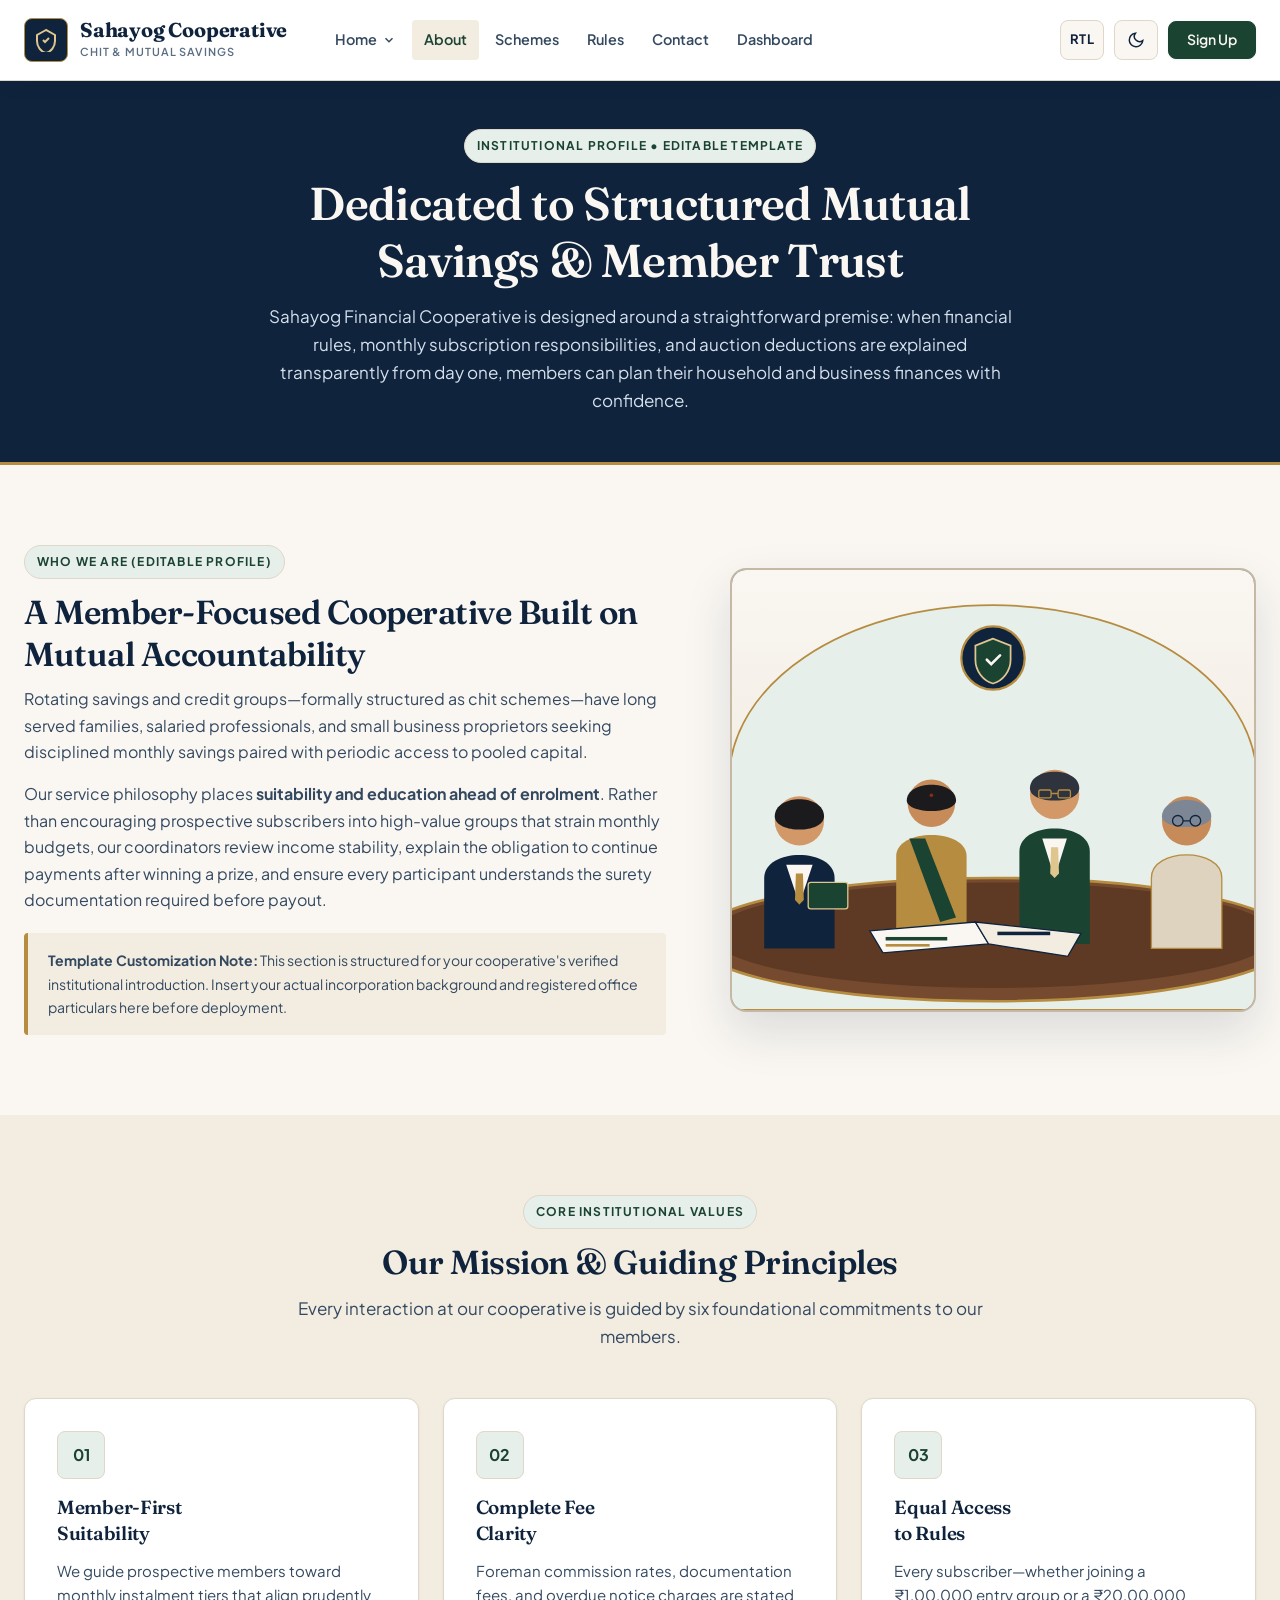
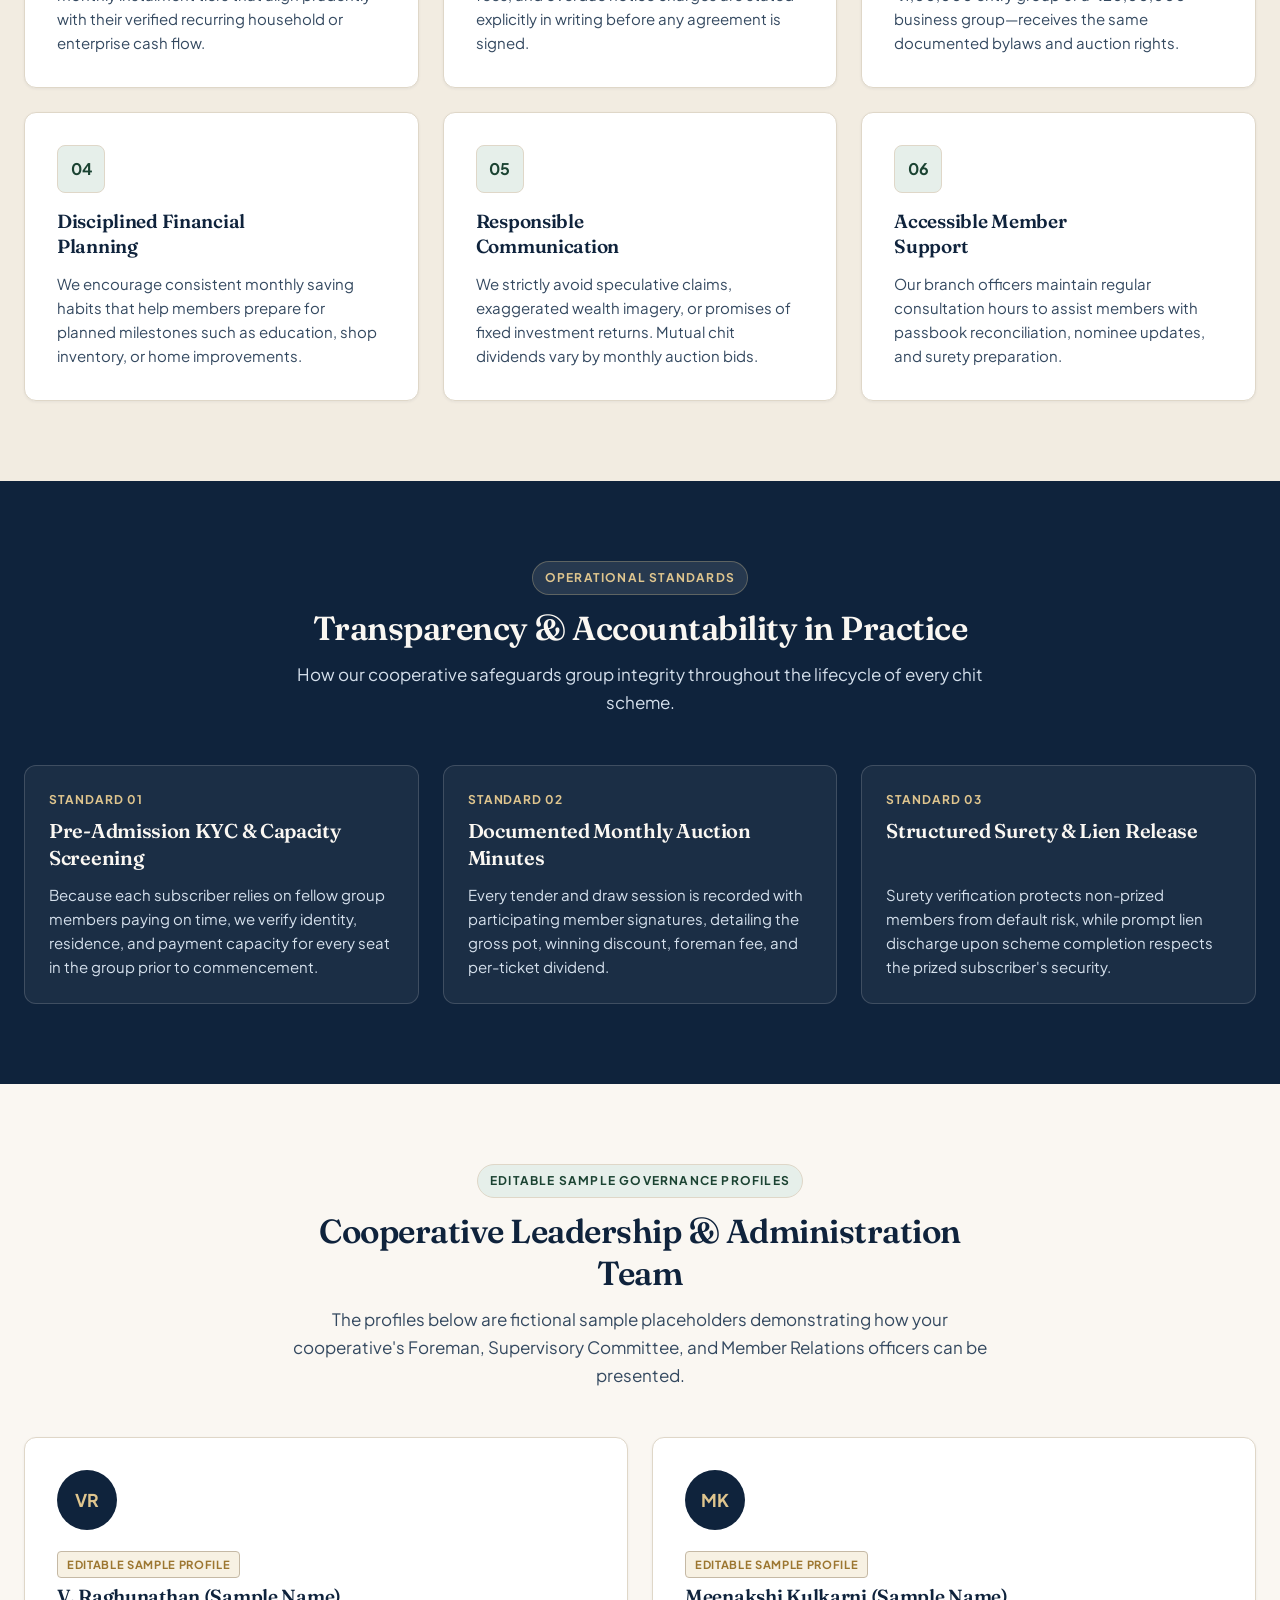
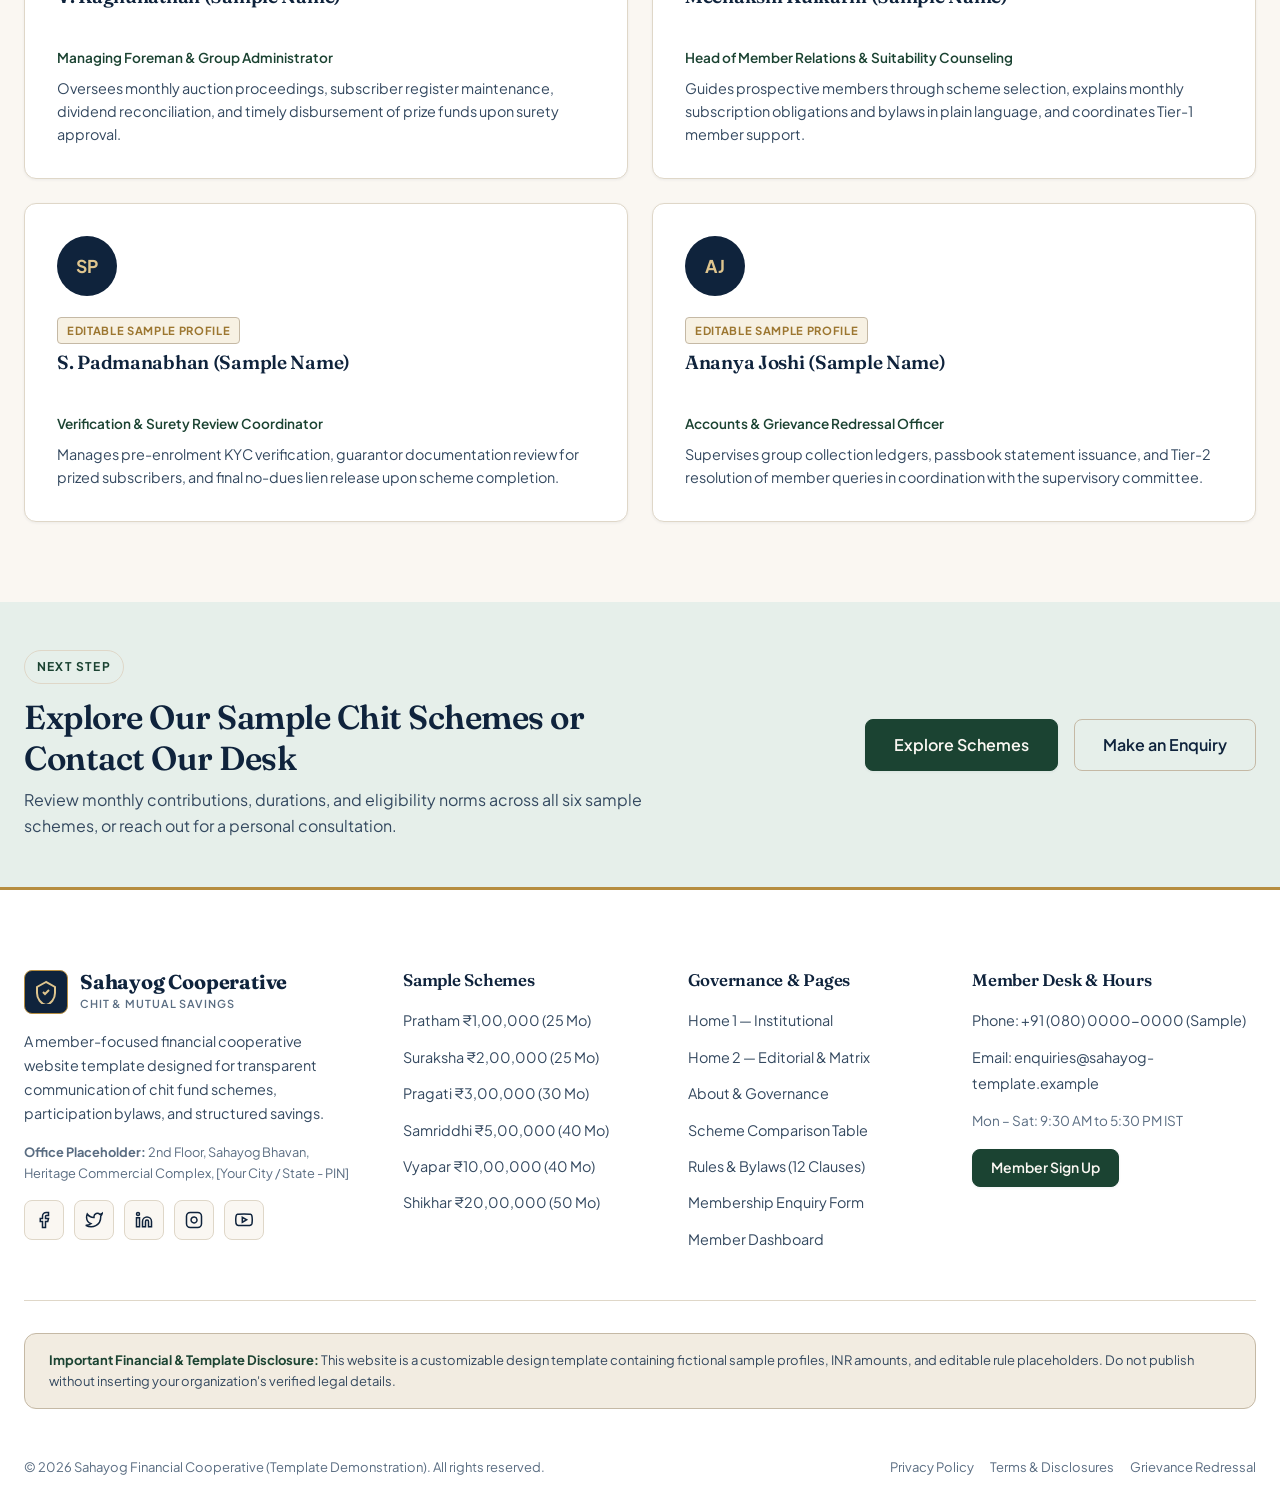
==== about.html @ aeb616d9 "Your commit message" ====
<!DOCTYPE html>
<html lang="en" data-theme="light" dir="ltr">
<head>
  <meta charset="UTF-8" />
  <meta name="viewport" content="width=device-width, initial-scale=1.0" />
  <title>About Our Cooperative | Sahayog Financial Cooperative</title>
  <meta name="description" content="Learn about Sahayog Financial Cooperative's mission, member-focused service philosophy, ledger accountability standards, and governance team." />
  <link rel="icon" type="image/svg+xml" href="assets/images/favicon.svg" />
  <link rel="stylesheet" href="assets/css/styles.css" />
  <script src="assets/js/schemes-data.js" defer></script>
  <script src="assets/js/main.js" defer></script>
</head>
<body>

  <!-- Mandatory Sticky Navbar (Comes down smoothly on scroll) -->
  <header class="site-header">
    <div class="container navbar">
      <a href="index.html" class="brand-logo" aria-label="Sahayog Financial Cooperative Home">
        <span class="brand-emblem" aria-hidden="true">
          <svg width="24" height="24" viewBox="0 0 24 24" fill="none" stroke="currentColor" stroke-width="2">
            <path d="M12 2L3 7v6c0 5.55 3.84 10.74 9 12 5.16-1.26 9-6.45 9-12V7l-9-5z"/>
            <path d="M9 12l2 2 4-4"/>
          </svg>
        </span>
        <span class="brand-text">
          <span class="brand-name">Sahayog Cooperative</span>
          <span class="brand-tagline">Chit &amp; Mutual Savings</span>
        </span>
      </a>

      <div class="mobile-nav-controls">
        <button type="button" class="hamburger-btn" id="hamburgerBtn" aria-expanded="false" aria-controls="navMenuWrapper" aria-label="Open navigation menu">
          <svg class="icon-menu" width="22" height="22" viewBox="0 0 24 24" fill="none" stroke="currentColor" stroke-width="2"><line x1="3" y1="6" x2="21" y2="6"/><line x1="3" y1="12" x2="21" y2="12"/><line x1="3" y1="18" x2="21" y2="18"/></svg>
          <svg class="icon-close" width="22" height="22" viewBox="0 0 24 24" fill="none" stroke="currentColor" stroke-width="2"><line x1="18" y1="6" x2="6" y2="18"/><line x1="6" y1="6" x2="18" y2="18"/></svg>
        </button>
      </div>

      <div class="nav-menu-wrapper" id="navMenuWrapper">
        <nav aria-label="Primary Navigation">
          <ul class="nav-list">
            <li class="nav-item dropdown">
              <button type="button" class="dropdown-toggle" aria-expanded="false" aria-haspopup="true">
                <span>Home</span>
                <svg class="dropdown-chevron" viewBox="0 0 24 24" fill="none" stroke="currentColor" stroke-width="2.5"><polyline points="6 9 12 15 18 9"/></svg>
              </button>
              <div class="dropdown-menu" role="menu">
                <a href="index.html" class="dropdown-link" role="menuitem">
                  <span class="dropdown-link-title">Home 1 — Institutional</span>
                  <span class="dropdown-link-desc">Classic cooperative overview &amp; featured schemes</span>
                </a>
                <a href="home-2.html" class="dropdown-link" role="menuitem">
                  <span class="dropdown-link-title">Home 2 — Editorial &amp; Matrix</span>
                  <span class="dropdown-link-desc">Interactive scheme estimator &amp; comparison focus</span>
                </a>
              </div>
            </li>
            <li class="nav-item"><a href="about.html" class="nav-link active">About</a></li>
            <li class="nav-item"><a href="schemes.html" class="nav-link">Schemes</a></li>
            <li class="nav-item"><a href="rules.html" class="nav-link">Rules</a></li>
            <li class="nav-item"><a href="contact.html" class="nav-link">Contact</a></li>
            <li class="nav-item"><a href="dashboard.html" class="nav-link">Dashboard</a></li>
          </ul>
        </nav>

        <div class="nav-actions">
          <button type="button" class="rtl-toggle-btn" data-rtl-toggle aria-label="Toggle RTL layout" title="Toggle RTL layout">RTL</button>
          <button type="button" class="theme-toggle-btn theme-toggle-desktop" data-theme-toggle aria-label="Toggle color theme">
            <svg class="icon-moon" width="18" height="18" viewBox="0 0 24 24" fill="none" stroke="currentColor" stroke-width="2"><path d="M21 12.79A9 9 0 1 1 11.21 3 7 7 0 0 0 21 12.79z"/></svg>
            <svg class="icon-sun" width="18" height="18" viewBox="0 0 24 24" fill="none" stroke="currentColor" stroke-width="2"><circle cx="12" cy="12" r="5"/><line x1="12" y1="1" x2="12" y2="3"/><line x1="12" y1="21" x2="12" y2="23"/><line x1="4.22" y1="4.22" x2="5.64" y2="5.64"/><line x1="18.36" y1="18.36" x2="19.78" y2="19.78"/><line x1="1" y1="12" x2="3" y2="12"/><line x1="21" y1="12" x2="23" y2="12"/><line x1="4.22" y1="19.78" x2="5.64" y2="18.36"/><line x1="18.36" y1="5.64" x2="19.78" y2="4.22"/></svg>
          </button>
          <a href="signup.html" class="btn btn-primary btn-sm">Sign Up</a>
        </div>
      </div>
    </div>
  </header>

  <main>
    <!-- PAGE HERO (UNIFORM EXACT HEIGHT ACROSS ALL INNER PAGES) -->
    <section class="page-hero" aria-labelledby="aboutPageTitle">
      <div class="container">
        <div class="page-hero-content">
          <span class="eyebrow">Institutional Profile • Editable Template</span>
          <h1 id="aboutPageTitle">Dedicated to Structured Mutual Savings &amp; Member Trust</h1>
          <p>
            Sahayog Financial Cooperative is designed around a straightforward premise: when financial rules, monthly subscription responsibilities, and auction deductions are explained transparently from day one, members can plan their household and business finances with confidence.
          </p>
        </div>
      </div>
    </section>

    <!-- 1. COOPERATIVE INTRODUCTION & SERVICE PHILOSOPHY -->
    <section class="section" aria-labelledby="introHeading">
      <div class="container">
        <div class="hero-grid">
          <div>
            <span class="eyebrow">Who We Are (Editable Profile)</span>
            <h2 id="introHeading" class="section-title">A Member-Focused Cooperative Built on Mutual Accountability</h2>
            <p style="margin-bottom: 1rem;">
              Rotating savings and credit groups—formally structured as chit schemes—have long served families, salaried professionals, and small business proprietors seeking disciplined monthly savings paired with periodic access to pooled capital.
            </p>
            <p style="margin-bottom: 1.25rem;">
              Our service philosophy places <strong>suitability and education ahead of enrolment</strong>. Rather than encouraging prospective subscribers into high-value groups that strain monthly budgets, our coordinators review income stability, explain the obligation to continue payments after winning a prize, and ensure every participant understands the surety documentation required before payout.
            </p>
            <div style="background: var(--bg-secondary); border-left: 4px solid var(--brand-gold); padding: 1rem 1.25rem; border-radius: var(--radius-xs); font-size: 0.88rem; color: var(--text-secondary);">
              <strong>Template Customization Note:</strong> This section is structured for your cooperative's verified institutional introduction. Insert your actual incorporation background and registered office particulars here before deployment.
            </div>
          </div>

          <div>
            <div class="hero-img-card" style="border-color: var(--border-strong);">
              <img src="assets/images/member-community.svg" alt="Diverse Indian cooperative members collaborating around a consultation table" width="800" height="500" />
            </div>
          </div>
        </div>
      </div>
    </section>

    <!-- 2. MISSION AND VALUES -->
    <section class="section bg-secondary" aria-labelledby="missionValuesHeading">
      <div class="container">
        <div class="section-header centered">
          <span class="eyebrow">Core Institutional Values</span>
          <h2 id="missionValuesHeading" class="section-title">Our Mission &amp; Guiding Principles</h2>
          <p class="section-subtitle">
            Every interaction at our cooperative is guided by six foundational commitments to our members.
          </p>
        </div>

        <div class="features-grid-3">
          <div class="feature-card">
            <div class="feature-icon-box" aria-hidden="true">01</div>
            <h3>Member-First<br />Suitability</h3>
            <p>We guide prospective members toward monthly instalment tiers that align prudently with their verified recurring household or enterprise cash flow.</p>
          </div>

          <div class="feature-card">
            <div class="feature-icon-box" aria-hidden="true">02</div>
            <h3>Complete Fee<br />Clarity</h3>
            <p>Foreman commission rates, documentation fees, and overdue notice charges are stated explicitly in writing before any agreement is signed.</p>
          </div>

          <div class="feature-card">
            <div class="feature-icon-box" aria-hidden="true">03</div>
            <h3>Equal Access<br />to Rules</h3>
            <p>Every subscriber—whether joining a ₹1,00,000 entry group or a ₹20,00,000 business group—receives the same documented bylaws and auction rights.</p>
          </div>

          <div class="feature-card">
            <div class="feature-icon-box" aria-hidden="true">04</div>
            <h3>Disciplined Financial<br />Planning</h3>
            <p>We encourage consistent monthly saving habits that help members prepare for planned milestones such as education, shop inventory, or home improvements.</p>
          </div>

          <div class="feature-card">
            <div class="feature-icon-box" aria-hidden="true">05</div>
            <h3>Responsible<br />Communication</h3>
            <p>We strictly avoid speculative claims, exaggerated wealth imagery, or promises of fixed investment returns. Mutual chit dividends vary by monthly auction bids.</p>
          </div>

          <div class="feature-card">
            <div class="feature-icon-box" aria-hidden="true">06</div>
            <h3>Accessible Member<br />Support</h3>
            <p>Our branch officers maintain regular consultation hours to assist members with passbook reconciliation, nominee updates, and surety preparation.</p>
          </div>
        </div>
      </div>
    </section>

    <!-- 3. TRANSPARENCY AND ACCOUNTABILITY FRAMEWORK -->
    <section class="section bg-navy-institutional" aria-labelledby="accountabilityHeading">
      <div class="container">
        <div class="section-header centered">
          <span class="eyebrow">Operational Standards</span>
          <h2 id="accountabilityHeading" class="section-title">Transparency &amp; Accountability in Practice</h2>
          <p class="section-subtitle" style="color: var(--on-dark-secondary);">
            How our cooperative safeguards group integrity throughout the lifecycle of every chit scheme.
          </p>
        </div>

        <div class="features-grid-3">
          <div class="transparency-card">
            <div class="transparency-card-num">Standard 01</div>
            <h3>Pre-Admission KYC &amp; Capacity Screening</h3>
            <p>Because each subscriber relies on fellow group members paying on time, we verify identity, residence, and payment capacity for every seat in the group prior to commencement.</p>
          </div>

          <div class="transparency-card">
            <div class="transparency-card-num">Standard 02</div>
            <h3>Documented Monthly Auction Minutes</h3>
            <p>Every tender and draw session is recorded with participating member signatures, detailing the gross pot, winning discount, foreman fee, and per-ticket dividend.</p>
          </div>

          <div class="transparency-card">
            <div class="transparency-card-num">Standard 03</div>
            <h3>Structured Surety &amp; Lien Release</h3>
            <p>Surety verification protects non-prized members from default risk, while prompt lien discharge upon scheme completion respects the prized subscriber's security.</p>
          </div>
        </div>
      </div>
    </section>

    <!-- 4. LEADERSHIP / TEAM SECTION WITH EDITABLE SAMPLE PROFILES -->
    <section class="section" aria-labelledby="leadershipHeading">
      <div class="container">
        <div class="section-header centered">
          <span class="eyebrow">Editable Sample Governance Profiles</span>
          <h2 id="leadershipHeading" class="section-title">Cooperative Leadership &amp; Administration Team</h2>
          <p class="section-subtitle">
            The profiles below are fictional sample placeholders demonstrating how your cooperative's Foreman, Supervisory Committee, and Member Relations officers can be presented.
          </p>
        </div>

        <div class="features-grid-2">
          <!-- Profile 1 -->
          <article class="feature-card" style="display: flex; gap: 1.25rem; align-items: flex-start;">
            <div class="author-avatar" style="width: 60px; height: 60px; font-size: 1.1rem;" aria-hidden="true">VR</div>
            <div>
              <span class="testimonial-sample-watermark" style="margin-bottom: 6px;">Editable Sample Profile</span>
              <h3 style="margin-bottom: 2px;">V. Raghunathan (Sample Name)</h3>
              <p style="font-size: 0.85rem; font-weight: 600; color: var(--brand-forest); margin-bottom: 8px;">Managing Foreman &amp; Group Administrator</p>
              <p style="font-size: 0.9rem;">
                Oversees monthly auction proceedings, subscriber register maintenance, dividend reconciliation, and timely disbursement of prize funds upon surety approval.
              </p>
            </div>
          </article>

          <!-- Profile 2 -->
          <article class="feature-card" style="display: flex; gap: 1.25rem; align-items: flex-start;">
            <div class="author-avatar" style="width: 60px; height: 60px; font-size: 1.1rem;" aria-hidden="true">MK</div>
            <div>
              <span class="testimonial-sample-watermark" style="margin-bottom: 6px;">Editable Sample Profile</span>
              <h3 style="margin-bottom: 2px;">Meenakshi Kulkarni (Sample Name)</h3>
              <p style="font-size: 0.85rem; font-weight: 600; color: var(--brand-forest); margin-bottom: 8px;">Head of Member Relations &amp; Suitability Counseling</p>
              <p style="font-size: 0.9rem;">
                Guides prospective members through scheme selection, explains monthly subscription obligations and bylaws in plain language, and coordinates Tier-1 member support.
              </p>
            </div>
          </article>

          <!-- Profile 3 -->
          <article class="feature-card" style="display: flex; gap: 1.25rem; align-items: flex-start;">
            <div class="author-avatar" style="width: 60px; height: 60px; font-size: 1.1rem;" aria-hidden="true">SP</div>
            <div>
              <span class="testimonial-sample-watermark" style="margin-bottom: 6px;">Editable Sample Profile</span>
              <h3 style="margin-bottom: 2px;">S. Padmanabhan (Sample Name)</h3>
              <p style="font-size: 0.85rem; font-weight: 600; color: var(--brand-forest); margin-bottom: 8px;">Verification &amp; Surety Review Coordinator</p>
              <p style="font-size: 0.9rem;">
                Manages pre-enrolment KYC verification, guarantor documentation review for prized subscribers, and final no-dues lien release upon scheme completion.
              </p>
            </div>
          </article>

          <!-- Profile 4 -->
          <article class="feature-card" style="display: flex; gap: 1.25rem; align-items: flex-start;">
            <div class="author-avatar" style="width: 60px; height: 60px; font-size: 1.1rem;" aria-hidden="true">AJ</div>
            <div>
              <span class="testimonial-sample-watermark" style="margin-bottom: 6px;">Editable Sample Profile</span>
              <h3 style="margin-bottom: 2px;">Ananya Joshi (Sample Name)</h3>
              <p style="font-size: 0.85rem; font-weight: 600; color: var(--brand-forest); margin-bottom: 8px;">Accounts &amp; Grievance Redressal Officer</p>
              <p style="font-size: 0.9rem;">
                Supervises group collection ledgers, passbook statement issuance, and Tier-2 resolution of member queries in coordination with the supervisory committee.
              </p>
            </div>
          </article>
        </div>
      </div>
    </section>

    <!-- 5. CTA TO EXPLORE SCHEMES -->
    <section class="section-sm bg-subtle" aria-labelledby="aboutCtaHeading">
      <div class="container">
        <div style="display: flex; flex-wrap: wrap; align-items: center; justify-content: space-between; gap: 2rem;">
          <div style="max-width: 640px;">
            <span class="eyebrow">Next Step</span>
            <h2 id="aboutCtaHeading" style="margin-bottom: 0.5rem;">Explore Our Sample Chit Schemes or Contact Our Desk</h2>
            <p>Review monthly contributions, durations, and eligibility norms across all six sample schemes, or reach out for a personal consultation.</p>
          </div>
          <div style="display: flex; gap: 1rem; flex-wrap: wrap;">
            <a href="schemes.html" class="btn btn-primary btn-lg">Explore Schemes</a>
            <a href="contact.html" class="btn btn-outline btn-lg">Make an Enquiry</a>
          </div>
        </div>
      </div>
    </section>
  </main>

  <!-- MULTI-COLUMN FOOTER (WHITE BG IN LIGHTMODE + HOVER SOCIAL ICONS) -->
  <footer class="site-footer">
    <div class="container">
      <div class="footer-grid">
        <div>
          <a href="index.html" class="brand-logo" style="margin-bottom: 1rem;">
            <span class="brand-emblem" aria-hidden="true">
              <svg width="24" height="24" viewBox="0 0 24 24" fill="none" stroke="currentColor" stroke-width="2">
                <path d="M12 2L3 7v6c0 5.55 3.84 10.74 9 12 5.16-1.26 9-6.45 9-12V7l-9-5z"/>
                <path d="M9 12l2 2 4-4"/>
              </svg>
            </span>
            <span class="brand-text">
              <span class="brand-name">Sahayog Cooperative</span>
              <span class="brand-tagline">Chit &amp; Mutual Savings</span>
            </span>
          </a>
          <p style="font-size: 0.9rem; margin-bottom: 1rem;">
            A member-focused financial cooperative website template designed for transparent communication of chit fund schemes, participation bylaws, and structured savings.
          </p>
          <p style="font-size: 0.8rem; color: var(--text-muted); margin-bottom: 1rem;">
            <strong>Office Placeholder:</strong> 2nd Floor, Sahayog Bhavan, Heritage Commercial Complex, [Your City / State - PIN]
          </p>
          <div class="footer-social-links" aria-label="Cooperative Social Channels">
            <a href="#" class="social-icon-btn" aria-label="Facebook">
              <svg width="18" height="18" viewBox="0 0 24 24" fill="none" stroke="currentColor" stroke-width="2"><path d="M18 2h-3a5 5 0 0 0-5 5v3H7v4h3v8h4v-8h3l1-4h-4V7a1 1 0 0 1 1-1h3z"/></svg>
            </a>
            <a href="#" class="social-icon-btn" aria-label="Twitter / X">
              <svg width="18" height="18" viewBox="0 0 24 24" fill="none" stroke="currentColor" stroke-width="2"><path d="M23 3a10.9 10.9 0 0 1-3.14 1.53 4.48 4.48 0 0 0-7.86 3v1A10.66 10.66 0 0 1 3 4s-4 9 5 13a11.64 11.64 0 0 1-7 2c9 5 20 0 20-11.5a4.5 4.5 0 0 0-.08-.83A7.72 7.72 0 0 0 23 3z"/></svg>
            </a>
            <a href="#" class="social-icon-btn" aria-label="LinkedIn">
              <svg width="18" height="18" viewBox="0 0 24 24" fill="none" stroke="currentColor" stroke-width="2"><path d="M16 8a6 6 0 0 1 6 6v7h-4v-7a2 2 0 0 0-2-2 2 2 0 0 0-2 2v7h-4v-7a6 6 0 0 1 6-6z"/><rect x="2" y="9" width="4" height="12"/><circle cx="4" cy="4" r="2"/></svg>
            </a>
            <a href="#" class="social-icon-btn" aria-label="Instagram">
              <svg width="18" height="18" viewBox="0 0 24 24" fill="none" stroke="currentColor" stroke-width="2"><rect x="2" y="2" width="20" height="20" rx="5" ry="5"/><path d="M16 11.37A4 4 0 1 1 12.63 8 4 4 0 0 1 16 11.37z"/><line x1="17.5" y1="6.5" x2="17.51" y2="6.5"/></svg>
            </a>
            <a href="#" class="social-icon-btn" aria-label="YouTube">
              <svg width="18" height="18" viewBox="0 0 24 24" fill="none" stroke="currentColor" stroke-width="2"><path d="M22.54 6.42a2.78 2.78 0 0 0-1.94-2C18.88 4 12 4 12 4s-6.88 0-8.6.46a2.78 2.78 0 0 0-1.94 2A29 29 0 0 0 1 11.75a29 29 0 0 0 .46 5.33A2.78 2.78 0 0 0 3.4 19c1.72.46 8.6.46 8.6.46s6.88 0 8.6-.46a2.78 2.78 0 0 0 1.94-2 29 29 0 0 0 .46-5.25 29 29 0 0 0-.46-5.33z"/><polygon points="9.75 15.02 15.5 11.75 9.75 8.48 9.75 15.02"/></svg>
            </a>
          </div>
        </div>

        <div>
          <h3 class="footer-col-title">Sample Schemes</h3>
          <ul class="footer-links">
            <li><a href="schemes.html?highlight=pratham-1l#scheme-details-section">Pratham ₹1,00,000 (25 Mo)</a></li>
            <li><a href="schemes.html?highlight=suraksha-2l#scheme-details-section">Suraksha ₹2,00,000 (25 Mo)</a></li>
            <li><a href="schemes.html?highlight=pragati-3l#scheme-details-section">Pragati ₹3,00,000 (30 Mo)</a></li>
            <li><a href="schemes.html?highlight=samriddhi-5l#scheme-details-section">Samriddhi ₹5,00,000 (40 Mo)</a></li>
            <li><a href="schemes.html?highlight=vyapar-10l#scheme-details-section">Vyapar ₹10,00,000 (40 Mo)</a></li>
            <li><a href="schemes.html?highlight=shikhar-20l#scheme-details-section">Shikhar ₹20,00,000 (50 Mo)</a></li>
          </ul>
        </div>

        <div>
          <h3 class="footer-col-title">Governance &amp; Pages</h3>
          <ul class="footer-links">
            <li><a href="index.html">Home 1 — Institutional</a></li>
            <li><a href="home-2.html">Home 2 — Editorial &amp; Matrix</a></li>
            <li><a href="about.html">About &amp; Governance</a></li>
            <li><a href="schemes.html">Scheme Comparison Table</a></li>
            <li><a href="rules.html">Rules &amp; Bylaws (12 Clauses)</a></li>
            <li><a href="contact.html">Membership Enquiry Form</a></li>
            <li><a href="dashboard.html">Member Dashboard</a></li>
          </ul>
        </div>

        <div>
          <h3 class="footer-col-title">Member Desk &amp; Hours</h3>
          <ul class="footer-links" style="margin-bottom: 1rem;">
            <li><a href="tel:+918000000000">Phone: +91 (080) 0000-0000 (Sample)</a></li>
            <li><a href="mailto:enquiries@sahayog-template.example">Email: enquiries@sahayog-template.example</a></li>
            <li><span style="font-size: 0.85rem; color: var(--text-muted);">Mon – Sat: 9:30 AM to 5:30 PM IST</span></li>
          </ul>
          <div style="display: flex; gap: 8px; flex-wrap: wrap;">
            <a href="signup.html" class="btn btn-primary btn-sm">Member Sign Up</a>
          </div>
        </div>
      </div>

      <div class="footer-disclosure-box">
        <strong>Important Financial &amp; Template Disclosure:</strong> This website is a customizable design template containing fictional sample profiles, INR amounts, and editable rule placeholders. Do not publish without inserting your organization's verified legal details.
      </div>

      <div class="footer-bottom">
        <div>&copy; 2026 Sahayog Financial Cooperative (Template Demonstration). All rights reserved.</div>
        <div class="footer-legal-links">
          <a href="#privacyModal" data-open-modal="privacyModal">Privacy Policy</a>
          <a href="#termsModal" data-open-modal="termsModal">Terms &amp; Disclosures</a>
          <a href="rules.html#clause-12">Grievance Redressal</a>
        </div>
      </div>
    </div>
  </footer>

  <!-- Modals -->
  <div class="modal-backdrop" id="privacyModal" aria-hidden="true" role="dialog" aria-labelledby="privacyModalTitle">
    <div class="modal-dialog">
      <div class="modal-header">
        <h3 id="privacyModalTitle">Sample Privacy Policy Placeholder</h3>
        <button type="button" class="modal-close-btn" data-close-modal aria-label="Close modal">&times;</button>
      </div>
      <p style="margin-bottom: 1.5rem;">Editable Privacy Notice for template demonstration.</p>
      <button type="button" class="btn btn-primary btn-sm" data-close-modal>Close Window</button>
    </div>
  </div>

  <div class="modal-backdrop" id="termsModal" aria-hidden="true" role="dialog" aria-labelledby="termsModalTitle">
    <div class="modal-dialog">
      <div class="modal-header">
        <h3 id="termsModalTitle">Terms of Use &amp; Financial Disclosures</h3>
        <button type="button" class="modal-close-btn" data-close-modal aria-label="Close modal">&times;</button>
      </div>
      <p style="margin-bottom: 1.5rem;">All profiles and figures are editable demonstration placeholders.</p>
      <button type="button" class="btn btn-primary btn-sm" data-close-modal>I Understand</button>
    </div>
  </div>

</body>
</html>
---- assets/css/styles.css ----
/* ==========================================================================
   SAHAYOG CHIT FUND & SAVINGS COOPERATIVE — PREMIUM DESIGN SYSTEM
   ThemeForest & Creative Market Institutional Financial Template
   4px / 8px Spacing System | Full Light & Dark Mode | Full RTL Layout Support
   ========================================================================== */

@import url('https://fonts.googleapis.com/css2?family=Fraunces:opsz,wght@9..144,500;9..144,600;9..144,700&family=Plus+Jakarta+Sans:wght@400;500;600;700&display=swap');

:root {
  /* Color Palette — Light Theme (Warm Ivory, Deep Navy, Forest Green, Muted Gold, Sage) */
  --bg-primary: #FAF7F2;
  --bg-secondary: #F2ECE1;
  --bg-surface: #FFFFFF;
  --bg-surface-elevated: #FFFFFF;
  --bg-subtle: #E6EFEA;
  --bg-gold-tint: #F7F1E3;
  --bg-navy-tint: #EBF0F5;

  --text-primary: #0F233C;
  --text-secondary: #344960;
  --text-muted: #5A6D82;

  /* Brand & Institutional Accents */
  --brand-navy: #0F233C;
  --brand-navy-deep: #091728;
  --brand-forest: #1B4332;
  --brand-forest-hover: #133124;
  --brand-forest-light: #2D6A4F;
  --brand-gold: #B68D40;
  --brand-gold-hover: #9C7630;
  --brand-gold-soft: #DFC58E;
  --brand-sage: #52796F;

  /* Footer Colors - Light mode is WHITE */
  --footer-bg: #FFFFFF;
  --footer-text: #344960;
  --footer-heading: #0F233C;
  --footer-border: #DFD7C8;

  /* Fixed Dark Surface Text (for Hero / Navy / Forest banners in both themes) */
  --on-dark-primary: #FAF7F2;
  --on-dark-secondary: #D5E0EC;
  --on-dark-muted: #9FB2C7;
  --on-dark-border: rgba(250, 247, 242, 0.16);
  --on-dark-surface: rgba(255, 255, 255, 0.06);

  /* Semantic Status Colors */
  --status-success-bg: #E6F4EA;
  --status-success-text: #185A37;
  --status-warning-bg: #FEF5E6;
  --status-warning-text: #8A5812;
  --status-danger-bg: #FDECEA;
  --status-danger-text: #9C2B23;
  --status-info-bg: #E8F0F8;
  --status-info-text: #1A446C;

  /* Borders & Dividers */
  --border-subtle: #DFD7C8;
  --border-strong: #C5B9A5;
  --border-focus: #1B4332;

  /* Shadows */
  --shadow-xs: 0 1px 3px rgba(15, 35, 60, 0.06);
  --shadow-sm: 0 4px 14px rgba(15, 35, 60, 0.07);
  --shadow-md: 0 10px 30px rgba(15, 35, 60, 0.09);
  --shadow-lg: 0 20px 48px rgba(15, 35, 60, 0.13);
  --shadow-dropdown: 0 14px 34px rgba(15, 35, 60, 0.16);

  /* Typography */
  --font-heading: 'Fraunces', Georgia, 'Times New Roman', serif;
  --font-body: 'Plus Jakarta Sans', -apple-system, BlinkMacSystemFont, 'Segoe UI', Roboto, sans-serif;

  /* 4px / 8px Spacing System */
  --space-1: 0.25rem;  /* 4px */
  --space-2: 0.5rem;   /* 8px */
  --space-3: 0.75rem;  /* 12px */
  --space-4: 1rem;     /* 16px */
  --space-5: 1.5rem;   /* 24px */
  --space-6: 2rem;     /* 32px */
  --space-7: 3rem;     /* 48px */
  --space-8: 4rem;     /* 64px */
  --space-9: 5rem;     /* 80px */
  --space-10: 6rem;    /* 96px */

  /* Border Radii */
  --radius-xs: 4px;
  --radius-sm: 8px;
  --radius-md: 12px;
  --radius-lg: 16px;
  --radius-xl: 24px;
  --radius-pill: 9999px;

  /* Layout & Container */
  --container-max: 1280px;
  --navbar-height: 80px;
  --page-hero-height: 280px;
  --transition-fast: 160ms cubic-bezier(0.2, 0, 0, 1);
  --transition-base: 240ms cubic-bezier(0.2, 0, 0, 1);
}

/* Dark Theme Overrides */
[data-theme="dark"] {
  --bg-primary: #091321;
  --bg-secondary: #0E1C30;
  --bg-surface: #13253D;
  --bg-surface-elevated: #19304E;
  --bg-subtle: #142D29;
  --bg-gold-tint: #252219;
  --bg-navy-tint: #162942;

  --text-primary: #F5F2EB;
  --text-secondary: #C6D3E1;
  --text-muted: #8FA3B8;

  --brand-navy: #E5DFD3;
  --brand-navy-deep: #060D17;
  --brand-forest: #2E7D5B;
  --brand-forest-hover: #3B966F;
  --brand-forest-light: #52A884;
  --brand-gold: #D4AD60;
  --brand-gold-hover: #E2BE76;
  --brand-gold-soft: #96773A;
  --brand-sage: #76A89B;

  --footer-bg: #091728;
  --footer-text: #D5E0EC;
  --footer-heading: #FAF7F2;
  --footer-border: rgba(250, 247, 242, 0.12);

  --status-success-bg: rgba(46, 125, 91, 0.22);
  --status-success-text: #7CE0B3;
  --status-warning-bg: rgba(212, 173, 96, 0.2);
  --status-warning-text: #F2CF88;
  --status-danger-bg: rgba(217, 83, 79, 0.22);
  --status-danger-text: #F79995;
  --status-info-bg: rgba(74, 144, 226, 0.2);
  --status-info-text: #9CC8FA;

  --border-subtle: #223854;
  --border-strong: #345276;
  --border-focus: #D4AD60;

  --shadow-xs: 0 1px 3px rgba(0, 0, 0, 0.25);
  --shadow-sm: 0 4px 14px rgba(0, 0, 0, 0.3);
  --shadow-md: 0 10px 30px rgba(0, 0, 0, 0.4);
  --shadow-lg: 0 20px 48px rgba(0, 0, 0, 0.5);
  --shadow-dropdown: 0 14px 34px rgba(0, 0, 0, 0.55);
}

/* ==========================================================================
   RESET & BASE TYPOGRAPHY
   ========================================================================== */
*,
*::before,
*::after {
  box-sizing: border-box;
  margin: 0;
  padding: 0;
}

html {
  font-size: 16px;
  scroll-behavior: smooth;
  scroll-padding-top: 96px;
  -webkit-text-size-adjust: 100%;
  overflow-x: clip;
}

body {
  font-family: var(--font-body);
  background-color: var(--bg-primary);
  color: var(--text-primary);
  line-height: 1.65;
  font-weight: 400;
  overflow-x: clip;
  min-height: 100vh;
  display: flex;
  flex-direction: column;
  transition: background-color var(--transition-base), color var(--transition-base);
}

main {
  flex: 1 0 auto;
}

img,
svg,
video {
  max-width: 100%;
  height: auto;
  display: block;
}

a {
  color: inherit;
  text-decoration: none;
  transition: color var(--transition-fast);
}

ul,
ol {
  list-style: none;
}

button,
input,
select,
textarea {
  font: inherit;
  color: inherit;
  background: none;
  border: none;
}

button {
  cursor: pointer;
}

:focus-visible {
  outline: 2px solid var(--border-focus);
  outline-offset: 2px;
}

/* Financial Numerals */
.num-tabular,
.scheme-value,
.comparison-table td,
.stat-number,
.price-tag {
  font-variant-numeric: tabular-nums;
}

/* Headings */
h1, h2, h3, h4, h5, h6 {
  font-family: var(--font-heading);
  color: var(--text-primary);
  line-height: 1.25;
  font-weight: 600;
  letter-spacing: -0.015em;
  display: block;
  width: 100%;
}

h1 {
  font-size: clamp(2.125rem, 3.6vw, 3.25rem);
}

h2 {
  font-size: clamp(1.65rem, 2.6vw, 2.375rem);
}

h3 {
  font-size: clamp(1.25rem, 1.8vw, 1.5rem);
}

h4 {
  font-size: 1.125rem;
}

p {
  color: var(--text-secondary);
  display: block;
  width: 100%;
}

/* Ensure Heading and Subtext on separate distinct lines in all cards consistently */
.scheme-card h3,
.scheme-card h4,
.scheme-card .scheme-name,
.feature-card h3,
.transparency-card h3,
.step-card h3,
.testimonial-card h3,
.stat-card h3,
.estimator-card h3,
.dash-stat-card h3,
.dash-stat-card .dash-stat-label,
.dash-card h3,
.dash-card-header h3,
.rule-card h3,
.rule-card-header h3,
.team-card h3,
.contact-card h3,
.contact-item h3,
.contact-item h4,
.card h3,
.card h4,
[class*="-card"] h3,
[class*="-card"] h4,
[class*="-card"] .card-title {
  display: block !important;
  width: 100% !important;
  margin-top: 0 !important;
  margin-bottom: var(--space-3) !important;
  clear: both !important;
}

.feature-card h3,
.transparency-card h3,
.step-card h3,
.scheme-card .scheme-name {
  min-height: 2.7em !important;
  line-height: 1.35 !important;
}

.scheme-card p,
.scheme-card .scheme-desc,
.feature-card p,
.transparency-card p,
.step-card p,
.testimonial-card p,
.testimonial-card blockquote,
.stat-card p,
.estimator-card p,
.dash-stat-card p,
.dash-stat-card .dash-stat-sub,
.dash-card p,
.dash-card-header p,
.rule-card p,
.team-card p,
.contact-card p,
.contact-item p,
.card p,
[class*="-card"] p,
[class*="-card"] .card-desc,
[class*="-card"] .card-subtitle,
[class*="-card"] .card-subtext {
  display: block !important;
  width: 100% !important;
  margin-top: 0 !important;
  clear: both !important;
}

/* ==========================================================================
   LAYOUT UTILITIES
   ========================================================================== */
.container {
  width: 100%;
  max-width: var(--container-max);
  margin-left: auto;
  margin-right: auto;
  padding-left: var(--space-5);
  padding-right: var(--space-5);
}

@media (max-width: 640px) {
  .container {
    padding-left: var(--space-4);
    padding-right: var(--space-4);
  }
}

.section {
  padding-top: var(--space-9);
  padding-bottom: var(--space-9);
}

.section-sm {
  padding-top: var(--space-7);
  padding-bottom: var(--space-7);
}

@media (max-width: 768px) {
  .section {
    padding-top: var(--space-7);
    padding-bottom: var(--space-7);
  }
  .section-sm {
    padding-top: var(--space-6);
    padding-bottom: var(--space-6);
  }
}

.bg-secondary {
  background-color: var(--bg-secondary);
}

.bg-subtle {
  background-color: var(--bg-subtle);
}

.bg-surface {
  background-color: var(--bg-surface);
}

.bg-navy-institutional {
  background-color: #0F233C;
  color: var(--on-dark-primary);
}

[data-theme="dark"] .bg-navy-institutional {
  background-color: #0D1D33;
}

.bg-forest-institutional {
  background-color: #1B4332;
  color: var(--on-dark-primary);
}

.bg-navy-institutional h1,
.bg-navy-institutional h2,
.bg-navy-institutional h3,
.bg-navy-institutional h4,
.bg-forest-institutional h1,
.bg-forest-institutional h2,
.bg-forest-institutional h3,
.bg-forest-institutional h4 {
  color: var(--on-dark-primary);
}

.bg-navy-institutional p,
.bg-forest-institutional p {
  color: var(--on-dark-secondary);
}

/* Section Headers */
.section-header {
  max-width: 720px;
  margin-bottom: var(--space-7);
}

.section-header.centered {
  margin-left: auto;
  margin-right: auto;
  text-align: center;
}

.section-header-split {
  display: flex;
  flex-wrap: wrap;
  justify-content: space-between;
  align-items: flex-end;
  gap: var(--space-5);
  margin-bottom: var(--space-7);
}

.section-header-split .header-copy {
  max-width: 660px;
}

.eyebrow {
  display: inline-flex;
  align-items: center;
  gap: var(--space-2);
  font-family: var(--font-body);
  font-size: 0.75rem;
  font-weight: 700;
  text-transform: uppercase;
  letter-spacing: 0.1em;
  color: var(--brand-forest);
  background-color: var(--bg-subtle);
  border: 1px solid var(--border-subtle);
  padding: 6px 12px;
  border-radius: var(--radius-pill);
  margin-bottom: var(--space-3);
}

[data-theme="dark"] .eyebrow {
  color: var(--brand-gold);
  border-color: var(--border-strong);
}

.bg-navy-institutional .eyebrow,
.bg-forest-institutional .eyebrow {
  background-color: rgba(255, 255, 255, 0.1);
  color: #DFC58E;
  border-color: rgba(223, 197, 142, 0.3);
}

.section-title {
  margin-bottom: var(--space-3);
}

.section-subtitle {
  font-size: 1.0625rem;
  color: var(--text-secondary);
}

/* ==========================================================================
   BUTTONS & CTAs
   ========================================================================== */
.btn {
  display: inline-flex;
  align-items: center;
  justify-content: center;
  gap: var(--space-2);
  font-family: var(--font-body);
  font-size: 0.9375rem;
  font-weight: 600;
  line-height: 1.25;
  padding: 12px 22px;
  border-radius: var(--radius-sm);
  border: 1px solid transparent;
  transition: all var(--transition-fast);
  white-space: nowrap;
  text-align: center;
}

.btn-sm {
  font-size: 0.875rem;
  padding: 9px 18px;
}

.btn-lg {
  font-size: 1rem;
  padding: 15px 28px;
}

.btn-primary {
  background-color: #1B4332;
  color: #FAF7F2;
  border-color: #1B4332;
  box-shadow: var(--shadow-xs);
}

.btn-primary:hover {
  background-color: #133124;
  border-color: #133124;
  transform: translateY(-1px);
  box-shadow: var(--shadow-sm);
}

[data-theme="dark"] .btn-primary {
  background-color: #2E7D5B;
  border-color: #2E7D5B;
  color: #FAF7F2;
}

[data-theme="dark"] .btn-primary:hover {
  background-color: #38946D;
  border-color: #38946D;
}

.btn-gold {
  background-color: #B68D40;
  color: #091728;
  border-color: #B68D40;
  font-weight: 700;
}

.btn-gold:hover {
  background-color: #C79E4F;
  border-color: #C79E4F;
  transform: translateY(-1px);
}

.btn-outline {
  background-color: transparent;
  color: var(--text-primary);
  border-color: var(--border-strong);
}

.btn-outline:hover {
  background-color: var(--bg-secondary);
  border-color: var(--text-primary);
}

.btn-outline-light {
  background-color: rgba(255, 255, 255, 0.06);
  color: #FAF7F2;
  border-color: rgba(250, 247, 242, 0.35);
}

.btn-outline-light:hover {
  background-color: rgba(255, 255, 255, 0.14);
  border-color: #FAF7F2;
}

.btn-ghost {
  background-color: transparent;
  color: var(--text-primary);
  padding: 9px 14px;
}

.btn-ghost:hover {
  background-color: var(--bg-secondary);
}

.btn-full {
  width: 100%;
}

/* ==========================================================================
   MANDATORY STICKY NAVBAR (HEADER COMES DOWN WHILE SCROLLING)
   ========================================================================== */
.site-header {
  position: sticky;
  top: 0;
  z-index: 1000;
  background-color: var(--bg-surface);
  border-bottom: 1px solid var(--border-subtle);
  box-shadow: 0 4px 16px rgba(15, 35, 60, 0.08);
  transition: transform var(--transition-fast), background-color var(--transition-base), box-shadow var(--transition-fast);
}

.site-header.is-scrolled {
  box-shadow: 0 8px 24px rgba(15, 35, 60, 0.12);
}

.navbar {
  display: flex;
  align-items: center;
  justify-content: space-between;
  min-height: var(--navbar-height);
  gap: var(--space-3);
}

/* Brand Identity Logo */
.brand-logo {
  display: inline-flex;
  align-items: center;
  gap: var(--space-3);
  text-decoration: none;
  flex-shrink: 0;
}

.brand-emblem {
  width: 44px;
  height: 44px;
  border-radius: var(--radius-sm);
  background-color: #0F233C;
  border: 1px solid #B68D40;
  display: flex;
  align-items: center;
  justify-content: center;
  color: #DFC58E;
  flex-shrink: 0;
}

[data-theme="dark"] .brand-emblem {
  background-color: #1B4332;
  border-color: #D4AD60;
}

.brand-text {
  display: flex;
  flex-direction: column;
}

.brand-name {
  font-family: var(--font-heading);
  font-size: 1.25rem;
  font-weight: 700;
  color: var(--text-primary);
  line-height: 1.1;
  letter-spacing: -0.01em;
}

.brand-tagline {
  font-size: 0.6875rem;
  font-weight: 600;
  text-transform: uppercase;
  letter-spacing: 0.08em;
  color: var(--text-muted);
  margin-top: 2px;
}

/* Desktop Navigation List */
.nav-menu-wrapper {
  display: flex;
  align-items: center;
  justify-content: space-between;
  flex: 1;
  margin-left: var(--space-5);
  gap: var(--space-3);
}

.nav-list {
  display: flex;
  align-items: center;
  gap: 4px;
}

.nav-item {
  position: relative;
}

.nav-link,
.dropdown-toggle {
  display: inline-flex;
  align-items: center;
  gap: 5px;
  padding: 8px 12px;
  font-size: 0.9rem;
  font-weight: 600;
  color: var(--text-secondary);
  border-radius: var(--radius-xs);
  transition: color var(--transition-fast), background-color var(--transition-fast);
  white-space: nowrap;
}

.nav-link:hover,
.dropdown-toggle:hover,
.nav-link.active,
.dropdown-toggle.active {
  color: var(--text-primary);
  background-color: var(--bg-secondary);
}

.nav-link.active,
.dropdown-toggle.active {
  color: var(--brand-forest);
}

[data-theme="dark"] .nav-link.active,
[data-theme="dark"] .dropdown-toggle.active {
  color: var(--brand-gold);
}

.dropdown-chevron {
  width: 14px;
  height: 14px;
  transition: transform var(--transition-fast);
}

.nav-item.dropdown.open .dropdown-chevron {
  transform: rotate(180deg);
}

/* Dropdown Menu */
.dropdown-menu {
  position: absolute;
  top: calc(100% + 6px);
  left: 0;
  min-width: 260px;
  background-color: var(--bg-surface-elevated);
  border: 1px solid var(--border-subtle);
  border-radius: var(--radius-md);
  box-shadow: var(--shadow-dropdown);
  padding: var(--space-2);
  opacity: 0;
  visibility: hidden;
  transform: translateY(6px);
  transition: opacity var(--transition-fast), transform var(--transition-fast), visibility var(--transition-fast);
  z-index: 1050;
}

@media (min-width: 1081px) {
  .nav-item.dropdown:hover .dropdown-menu,
  .nav-item.dropdown:focus-within .dropdown-menu {
    opacity: 1;
    visibility: visible;
    transform: translateY(0);
  }
  .nav-item.dropdown:hover .dropdown-chevron {
    transform: rotate(180deg);
  }
}

.nav-item.dropdown.open .dropdown-menu {
  opacity: 1;
  visibility: visible;
  transform: translateY(0);
}

.dropdown-link {
  display: flex;
  flex-direction: column;
  padding: 10px 12px;
  border-radius: var(--radius-xs);
  transition: background-color var(--transition-fast);
}

.dropdown-link:hover,
.dropdown-link.active {
  background-color: var(--bg-secondary);
}

.dropdown-link-title {
  font-size: 0.9rem;
  font-weight: 600;
  color: var(--text-primary);
  display: flex;
  align-items: center;
  justify-content: space-between;
}

.dropdown-link-desc {
  font-size: 0.75rem;
  color: var(--text-muted);
  margin-top: 2px;
}

/* Navbar Actions (RTL Button, Theme Toggle, Sign Up Button) */
.nav-actions {
  display: flex;
  align-items: center;
  gap: 10px;
  flex-shrink: 0;
}

/* RTL Toggle Button - Same styling as theme button, only RTL text inside */
.rtl-toggle-btn,
.theme-toggle-btn {
  display: inline-flex;
  align-items: center;
  justify-content: center;
  width: 44px;
  height: 40px;
  border-radius: var(--radius-sm);
  border: 1px solid var(--border-subtle);
  background-color: var(--bg-primary);
  color: var(--text-primary);
  font-family: var(--font-body);
  font-size: 0.8125rem;
  font-weight: 700;
  letter-spacing: 0.05em;
  transition: all var(--transition-fast);
  flex-shrink: 0;
  cursor: pointer;
  user-select: none;
}

.rtl-toggle-btn:hover,
.theme-toggle-btn:hover {
  border-color: var(--border-strong);
  background-color: var(--bg-secondary);
}

.theme-toggle-btn .icon-sun {
  display: none;
}

.theme-toggle-btn .icon-moon {
  display: block;
}

[data-theme="dark"] .theme-toggle-btn .icon-sun {
  display: block;
  color: var(--brand-gold);
}

[data-theme="dark"] .theme-toggle-btn .icon-moon {
  display: none;
}

/* Active RTL style on the toggle button */
[dir="rtl"] .rtl-toggle-btn {
  background-color: var(--brand-forest);
  color: #FAF7F2;
  border-color: var(--brand-forest);
}

[data-theme="dark"][dir="rtl"] .rtl-toggle-btn {
  background-color: var(--brand-gold);
  color: #091728;
  border-color: var(--brand-gold);
}

/* Mobile Controls Bar */
.mobile-nav-controls {
  display: none;
  align-items: center;
  gap: var(--space-2);
}

.hamburger-btn {
  display: inline-flex;
  align-items: center;
  justify-content: center;
  width: 42px;
  height: 40px;
  border-radius: var(--radius-sm);
  border: 1px solid var(--border-subtle);
  background-color: var(--bg-primary);
  color: var(--text-primary);
}

.hamburger-btn .icon-close {
  display: none;
}

.hamburger-btn[aria-expanded="true"] .icon-menu {
  display: none;
}

.hamburger-btn[aria-expanded="true"] .icon-close {
  display: block;
}

/* Responsive Breakpoint for Navbar (Tablet & Mobile <= 1080px) */
@media (max-width: 1080px) {
  .mobile-nav-controls {
    display: flex;
  }

  .nav-menu-wrapper {
    position: fixed;
    top: var(--navbar-height);
    left: 0;
    right: 0;
    bottom: 0;
    margin-left: 0;
    background-color: var(--bg-surface);
    flex-direction: column;
    align-items: stretch;
    justify-content: flex-start;
    padding: var(--space-5);
    gap: var(--space-5);
    overflow-y: auto;
    opacity: 0;
    visibility: hidden;
    transform: translateY(-8px);
    transition: opacity var(--transition-base), transform var(--transition-base), visibility var(--transition-base);
    z-index: 999;
    border-top: 1px solid var(--border-subtle);
  }

  .nav-menu-wrapper.active {
    opacity: 1;
    visibility: visible;
    transform: translateY(0);
  }

  .nav-list {
    flex-direction: column;
    align-items: stretch;
    gap: var(--space-1);
  }

  .nav-link,
  .dropdown-toggle {
    width: 100%;
    justify-content: space-between;
    padding: 12px 14px;
    font-size: 1rem;
  }

  .dropdown-menu {
    position: static;
    min-width: 100%;
    box-shadow: none;
    border: none;
    border-left: 2px solid var(--brand-gold);
    border-radius: 0;
    background-color: var(--bg-primary);
    padding: var(--space-1) 0 var(--space-1) var(--space-3);
    margin-top: 4px;
    display: none;
    opacity: 1;
    visibility: visible;
    transform: none;
  }

  .nav-item.dropdown.open .dropdown-menu {
    display: block;
  }

  .nav-actions {
    flex-direction: row;
    justify-content: stretch;
    align-items: center;
    gap: var(--space-2);
    padding-top: var(--space-4);
    border-top: 1px solid var(--border-subtle);
  }

  .nav-actions .btn {
    flex: 1;
    padding: 12px 18px;
  }

  .nav-actions .theme-toggle-desktop {
    display: inline-flex;
  }
}

/* ==========================================================================
   RTL (RIGHT-TO-LEFT) COMPLETE SYSTEM
   ========================================================================== */
[dir="rtl"] {
  text-align: right;
  direction: rtl;
}

[dir="rtl"] .brand-logo {
  flex-direction: row-reverse;
}

[dir="rtl"] .dropdown-menu {
  left: auto;
  right: 0;
}

[dir="rtl"] .rules-layout {
  grid-template-columns: 1fr 300px;
}

[dir="rtl"] .rules-sidebar {
  order: 2;
}

[dir="rtl"] .rules-content-column {
  order: 1;
}

[dir="rtl"] .rules-toc-link {
  border-left: none;
  border-right: 2px solid transparent;
}

[dir="rtl"] .rules-toc-link:hover,
[dir="rtl"] .rules-toc-link.active {
  border-left-color: transparent;
  border-right-color: var(--brand-gold);
}

[dir="rtl"] .rule-points-list li {
  padding-left: 0;
  padding-right: 22px;
}

[dir="rtl"] .rule-points-list li::before {
  left: auto;
  right: 4px;
}

[dir="rtl"] .scheme-value-box {
  border-left: 1px solid var(--border-subtle);
  border-right: 4px solid var(--brand-gold);
}

[dir="rtl"] .comparison-table {
  text-align: right;
}

[dir="rtl"] .comparison-table th,
[dir="rtl"] .comparison-table td {
  text-align: right;
}

/* ==========================================================================
   PAGE HERO (ALL NON-HOME PAGES - EXACT SAME HEIGHT)
   ========================================================================== */
.page-hero {
  background-color: #0F233C;
  color: var(--on-dark-primary);
  min-height: var(--page-hero-height);
  padding: var(--space-7) 0;
  border-bottom: 3px solid var(--brand-gold);
  position: relative;
  display: flex;
  align-items: center;
  box-sizing: border-box;
}

.page-hero .container {
  width: 100%;
}

.page-hero-content {
  max-width: 820px;
  margin-left: auto;
  margin-right: auto;
  text-align: center;
  display: flex;
  flex-direction: column;
  align-items: center;
  justify-content: center;
}

.page-hero .eyebrow {
  margin-left: auto;
  margin-right: auto;
  display: inline-block;
  text-align: center;
}

.breadcrumb {
  display: flex;
  align-items: center;
  justify-content: center;
  gap: 8px;
  font-size: 0.8125rem;
  color: var(--on-dark-muted);
  margin-bottom: var(--space-3);
  margin-left: auto;
  margin-right: auto;
  flex-wrap: wrap;
}

.breadcrumb a:hover {
  color: #DFC58E;
}

.page-hero h1 {
  color: var(--on-dark-primary);
  margin-bottom: var(--space-3);
  text-align: center;
}

.page-hero p {
  color: var(--on-dark-secondary);
  font-size: 1.0625rem;
  margin: 0 auto;
  text-align: center;
  max-width: 760px;
}

/* ==========================================================================
   HERO SECTIONS (HOME 1 & HOME 2)
   ========================================================================== */
.hero-home1 {
  position: relative;
  background-color: #0F233C;
  color: var(--on-dark-primary);
  padding: var(--space-9) 0;
  overflow: hidden;
  border-bottom: 3px solid var(--brand-gold);
}

.hero-home1::before {
  content: "";
  position: absolute;
  inset: 0;
  background-image: radial-gradient(rgba(182, 141, 64, 0.12) 1px, transparent 1px);
  background-size: 28px 28px;
  pointer-events: none;
}

.hero-grid {
  position: relative;
  z-index: 1;
  display: grid;
  grid-template-columns: 1.1fr 0.9fr;
  gap: var(--space-8);
  align-items: center;
}

.hero-title {
  color: var(--on-dark-primary);
  margin-bottom: var(--space-4);
  font-weight: 600;
}

.hero-title .gold-accent {
  color: #DFC58E;
}

.hero-lead {
  font-size: 1.125rem;
  color: var(--on-dark-secondary);
  margin-bottom: var(--space-6);
  max-width: 580px;
}

.hero-cta-group {
  display: flex;
  flex-wrap: wrap;
  gap: var(--space-3);
  margin-bottom: var(--space-6);
}

.hero-trust-strip {
  display: grid;
  grid-template-columns: repeat(3, 1fr);
  gap: var(--space-4);
  padding-top: var(--space-5);
  border-top: 1px solid var(--on-dark-border);
}

.trust-metric-item {
  display: flex;
  flex-direction: column;
  gap: 4px;
}

.trust-metric-label {
  font-size: 0.75rem;
  text-transform: uppercase;
  letter-spacing: 0.06em;
  color: #DFC58E;
  font-weight: 600;
}

.trust-metric-val {
  font-size: 0.9375rem;
  color: var(--on-dark-primary);
  font-weight: 600;
}

.hero-visual-frame {
  position: relative;
}

.hero-img-card {
  border-radius: var(--radius-lg);
  overflow: hidden;
  border: 2px solid rgba(223, 197, 142, 0.35);
  box-shadow: var(--shadow-lg);
  background-color: #152C4A;
}

.hero-img-card img {
  width: 100%;
  height: 440px;
  object-fit: cover;
}

.hero-floating-ledger {
  position: absolute;
  bottom: -20px;
  left: -24px;
  background-color: var(--bg-surface);
  color: var(--text-primary);
  padding: var(--space-4) var(--space-5);
  border-radius: var(--radius-md);
  border: 1px solid var(--border-strong);
  box-shadow: var(--shadow-lg);
  max-width: 310px;
}

[dir="rtl"] .hero-floating-ledger {
  left: auto;
  right: -24px;
}

.floating-ledger-header {
  display: flex;
  align-items: center;
  gap: var(--space-2);
  font-size: 0.75rem;
  font-weight: 700;
  text-transform: uppercase;
  letter-spacing: 0.06em;
  color: var(--brand-forest);
  margin-bottom: 6px;
}

[data-theme="dark"] .floating-ledger-header {
  color: var(--brand-gold);
}

.floating-ledger-body {
  font-size: 0.875rem;
  color: var(--text-secondary);
  line-height: 1.45;
}

/* Home 2 Hero */
.hero-home2 {
  background-color: var(--bg-secondary);
  border-bottom: 1px solid var(--border-subtle);
  padding: var(--space-8) 0;
}

.hero-home2-top {
  display: grid;
  grid-template-columns: 1.15fr 0.85fr;
  gap: var(--space-7);
  align-items: start;
}

.editorial-kicker {
  display: inline-flex;
  align-items: center;
  gap: var(--space-2);
  font-size: 0.8125rem;
  font-weight: 700;
  letter-spacing: 0.08em;
  text-transform: uppercase;
  color: var(--brand-forest);
  padding-bottom: var(--space-2);
  border-bottom: 2px solid var(--brand-gold);
  margin-bottom: var(--space-4);
}

[data-theme="dark"] .editorial-kicker {
  color: var(--brand-gold);
}

.editorial-photo-banner {
  margin-top: var(--space-6);
  border-radius: var(--radius-lg);
  overflow: hidden;
  border: 1px solid var(--border-strong);
  position: relative;
}

.editorial-photo-banner img {
  width: 100%;
  height: 310px;
  object-fit: cover;
}

.editorial-photo-caption {
  background-color: #0F233C;
  color: var(--on-dark-secondary);
  padding: 12px 20px;
  font-size: 0.8125rem;
  display: flex;
  justify-content: space-between;
  align-items: center;
  gap: var(--space-3);
  flex-wrap: wrap;
}

/* Interactive Estimator Card */
.estimator-card {
  background-color: var(--bg-surface);
  border: 1px solid var(--border-strong);
  border-top: 4px solid var(--brand-forest);
  border-radius: var(--radius-lg);
  padding: var(--space-6);
  box-shadow: var(--shadow-md);
}

.estimator-header {
  margin-bottom: var(--space-5);
  padding-bottom: var(--space-4);
  border-bottom: 1px solid var(--border-subtle);
}

.estimator-select-group {
  margin-bottom: var(--space-4);
}

.estimator-label {
  display: block;
  font-size: 0.8125rem;
  font-weight: 700;
  text-transform: uppercase;
  letter-spacing: 0.05em;
  color: var(--text-muted);
  margin-bottom: var(--space-2);
}

.tier-pills {
  display: grid;
  grid-template-columns: repeat(2, 1fr);
  gap: var(--space-2);
}

.tier-pill-btn {
  padding: 10px 12px;
  border-radius: var(--radius-sm);
  border: 1px solid var(--border-subtle);
  background-color: var(--bg-primary);
  font-size: 0.875rem;
  font-weight: 600;
  color: var(--text-secondary);
  text-align: left;
  transition: all var(--transition-fast);
}

[dir="rtl"] .tier-pill-btn {
  text-align: right;
}

.tier-pill-btn:hover {
  border-color: var(--brand-forest);
}

.tier-pill-btn.active {
  background-color: #1B4332;
  color: #FAF7F2;
  border-color: #1B4332;
}

[data-theme="dark"] .tier-pill-btn.active {
  background-color: #2E7D5B;
  border-color: #D4AD60;
}

.estimator-results {
  background-color: var(--bg-secondary);
  border-radius: var(--radius-md);
  padding: var(--space-4);
  margin-bottom: var(--space-4);
  border: 1px solid var(--border-subtle);
}

.estimator-row {
  display: flex;
  justify-content: space-between;
  align-items: center;
  padding: 8px 0;
  border-bottom: 1px dashed var(--border-subtle);
  font-size: 0.9rem;
}

.estimator-row:last-child {
  border-bottom: none;
}

.estimator-row-label {
  color: var(--text-secondary);
}

.estimator-row-val {
  font-weight: 700;
  color: var(--text-primary);
  font-variant-numeric: tabular-nums;
}

@media (max-width: 992px) {
  .hero-grid,
  .hero-home2-top {
    grid-template-columns: 1fr;
    gap: var(--space-6);
  }
  .hero-img-card img {
    height: 340px;
  }
  .hero-floating-ledger {
    position: static;
    margin-top: var(--space-4);
    max-width: 100%;
  }
}

/* ==========================================================================
   SCHEME CARDS & GRIDS
   ========================================================================== */
.schemes-grid {
  display: grid;
  grid-template-columns: repeat(auto-fill, minmax(340px, 1fr));
  gap: var(--space-6);
}

.scheme-card {
  background-color: var(--bg-surface);
  border: 1px solid var(--border-subtle);
  border-radius: var(--radius-lg);
  padding: var(--space-6);
  display: flex;
  flex-direction: column;
  justify-content: space-between;
  box-shadow: var(--shadow-xs);
  transition: transform var(--transition-base), box-shadow var(--transition-base), border-color var(--transition-base);
  position: relative;
}

.scheme-card:hover {
  transform: translateY(-3px);
  box-shadow: var(--shadow-md);
  border-color: var(--brand-gold);
}

.scheme-card-top {
  margin-bottom: var(--space-5);
}

.scheme-meta-bar {
  display: flex;
  justify-content: space-between;
  align-items: center;
  gap: var(--space-2);
  margin-bottom: var(--space-3);
  flex-wrap: wrap;
}

.scheme-category-tag {
  font-size: 0.75rem;
  font-weight: 700;
  text-transform: uppercase;
  letter-spacing: 0.05em;
  padding: 4px 10px;
  border-radius: var(--radius-pill);
  background-color: var(--bg-subtle);
  color: var(--brand-forest);
}

[data-theme="dark"] .scheme-category-tag {
  color: #7CE0B3;
}

.scheme-demo-tag {
  font-size: 0.7rem;
  font-weight: 600;
  color: var(--text-muted);
  border: 1px solid var(--border-subtle);
  padding: 2px 8px;
  border-radius: var(--radius-xs);
}

.scheme-name {
  font-size: 1.35rem;
  margin-bottom: var(--space-2);
  display: block;
}

.scheme-value-box {
  background-color: var(--bg-secondary);
  border: 1px solid var(--border-subtle);
  border-left: 4px solid var(--brand-gold);
  border-radius: var(--radius-sm);
  padding: var(--space-3) var(--space-4);
  margin: var(--space-4) 0;
  display: flex;
  justify-content: space-between;
  align-items: baseline;
  flex-wrap: wrap;
  gap: var(--space-2);
}

.scheme-value-label {
  font-size: 0.75rem;
  font-weight: 700;
  text-transform: uppercase;
  letter-spacing: 0.06em;
  color: var(--text-muted);
}

.scheme-value-amount {
  font-family: var(--font-heading);
  font-size: 1.65rem;
  font-weight: 700;
  color: var(--text-primary);
  font-variant-numeric: tabular-nums;
}

.scheme-specs-list {
  display: grid;
  grid-template-columns: 1fr 1fr;
  gap: var(--space-3);
  margin-bottom: var(--space-4);
  padding-bottom: var(--space-4);
  border-bottom: 1px solid var(--border-subtle);
}

.scheme-spec-item {
  display: flex;
  flex-direction: column;
}

.spec-label {
  font-size: 0.75rem;
  color: var(--text-muted);
  display: block;
  margin-bottom: 2px;
}

.spec-val {
  font-size: 0.9375rem;
  font-weight: 700;
  color: var(--text-primary);
  font-variant-numeric: tabular-nums;
  display: block;
}

.scheme-eligibility-box {
  font-size: 0.85rem;
  color: var(--text-secondary);
  margin-bottom: var(--space-5);
  background-color: var(--bg-primary);
  padding: 10px 12px;
  border-radius: var(--radius-xs);
  border: 1px solid var(--border-subtle);
  display: block;
}

.scheme-card-actions {
  display: grid;
  grid-template-columns: 1fr 1fr;
  gap: var(--space-2);
}

/* ==========================================================================
   FEATURE / TRANSPARENCY / TESTIMONIAL CARDS
   ========================================================================== */
.features-grid-3 {
  display: grid;
  grid-template-columns: repeat(3, 1fr);
  gap: var(--space-5);
}

.features-grid-2 {
  display: grid;
  grid-template-columns: repeat(2, 1fr);
  gap: var(--space-5);
}

.feature-card {
  background-color: var(--bg-surface);
  border: 1px solid var(--border-subtle);
  border-radius: var(--radius-md);
  padding: var(--space-6);
  box-shadow: var(--shadow-xs);
  display: flex;
  flex-direction: column;
}

.feature-card h3 {
  font-size: 1.1875rem;
  line-height: 1.35;
  min-height: 2.7em;
  margin-top: 0;
  margin-bottom: var(--space-3) !important;
  display: block;
  width: 100%;
  clear: both;
}

.feature-card p {
  font-size: 0.9375rem;
  line-height: 1.6;
  color: var(--text-secondary);
  margin-top: 0;
  display: block;
  width: 100%;
  clear: both;
}

.feature-icon-box {
  width: 48px;
  height: 48px;
  border-radius: var(--radius-sm);
  background-color: var(--bg-subtle);
  color: var(--brand-forest);
  display: flex;
  align-items: center;
  justify-content: center;
  margin-bottom: var(--space-4);
  border: 1px solid var(--border-subtle);
  font-weight: 700;
}

[data-theme="dark"] .feature-icon-box {
  color: var(--brand-gold);
}

/* Steps Grid */
.steps-grid {
  display: grid;
  grid-template-columns: repeat(5, 1fr);
  gap: var(--space-4);
}

.step-card {
  background-color: var(--bg-surface);
  border: 1px solid var(--border-subtle);
  border-radius: var(--radius-md);
  padding: var(--space-5);
  position: relative;
  display: flex;
  flex-direction: column;
}

.step-card h3 {
  font-size: 1.125rem;
  line-height: 1.35;
  min-height: 2.7em;
  margin-top: 0;
  margin-bottom: var(--space-2) !important;
  display: block;
  width: 100%;
  clear: both;
}

.step-card p {
  font-size: 0.875rem;
  line-height: 1.6;
  color: var(--text-secondary);
  margin-top: 0;
  display: block;
  width: 100%;
  clear: both;
}

.step-number {
  display: inline-flex;
  align-items: center;
  justify-content: center;
  width: 36px;
  height: 36px;
  border-radius: var(--radius-pill);
  background-color: #0F233C;
  color: #DFC58E;
  font-family: var(--font-heading);
  font-weight: 700;
  font-size: 0.95rem;
  margin-bottom: var(--space-3);
  border: 1px solid var(--brand-gold);
}

/* Transparency Cards */
.transparency-grid {
  display: grid;
  grid-template-columns: repeat(3, 1fr);
  gap: var(--space-5);
}

.transparency-card {
  background-color: rgba(255, 255, 255, 0.05);
  border: 1px solid rgba(250, 247, 242, 0.16);
  border-radius: var(--radius-md);
  padding: var(--space-5);
  display: flex;
  flex-direction: column;
}

.transparency-card h3 {
  color: var(--on-dark-primary);
  font-size: 1.25rem;
  line-height: 1.35;
  min-height: 2.7em;
  margin-top: 0;
  margin-bottom: var(--space-3) !important;
  display: block;
  width: 100%;
  clear: both;
}

.transparency-card p {
  color: var(--on-dark-secondary);
  font-size: 0.9375rem;
  line-height: 1.6;
  margin-top: 0;
  display: block;
  width: 100%;
  clear: both;
}

.transparency-card-num {
  font-size: 0.75rem;
  font-weight: 700;
  letter-spacing: 0.08em;
  text-transform: uppercase;
  color: #DFC58E;
  margin-bottom: var(--space-2);
  display: block;
}

/* Testimonial Cards */
.testimonial-card {
  background-color: var(--bg-surface);
  border: 1px solid var(--border-subtle);
  border-radius: var(--radius-md);
  padding: var(--space-6);
  display: flex;
  flex-direction: column;
  justify-content: space-between;
  gap: var(--space-4);
}

.testimonial-sample-watermark {
  display: inline-block;
  align-self: flex-start;
  font-size: 0.7rem;
  font-weight: 700;
  text-transform: uppercase;
  letter-spacing: 0.06em;
  padding: 3px 9px;
  border-radius: var(--radius-xs);
  background-color: var(--bg-gold-tint);
  color: var(--brand-gold-hover);
  border: 1px solid var(--border-strong);
  margin-bottom: 6px;
}

[data-theme="dark"] .testimonial-sample-watermark {
  color: var(--brand-gold);
}

.testimonial-quote {
  font-size: 0.975rem;
  font-style: italic;
  color: var(--text-primary);
  line-height: 1.65;
}

.testimonial-author {
  display: flex;
  align-items: center;
  gap: var(--space-3);
  padding-top: var(--space-3);
  border-top: 1px solid var(--border-subtle);
}

.author-avatar {
  width: 44px;
  height: 44px;
  border-radius: var(--radius-pill);
  background-color: #0F233C;
  color: #DFC58E;
  display: flex;
  align-items: center;
  justify-content: center;
  font-weight: 700;
  font-size: 0.9rem;
  flex-shrink: 0;
}

.author-info strong {
  display: block;
  font-size: 0.9375rem;
  color: var(--text-primary);
}

.author-info span {
  font-size: 0.8rem;
  color: var(--text-muted);
  display: block;
}

/* ==========================================================================
   TABLET & 1024PX MANDATORY CARD ALIGNMENT RULES:
   - Align 2 cards in one row
   - Last odd-numbered card in center
   - Big card 1 in one row
   ========================================================================== */
@media (min-width: 641px) and (max-width: 1024px) {
  .features-grid-3,
  .features-grid-2,
  .schemes-grid,
  .transparency-grid,
  .steps-grid,
  .dashboard-grid-cards {
    display: grid !important;
    grid-template-columns: repeat(2, 1fr) !important;
    gap: var(--space-5) !important;
  }

  /* Last odd-numbered card centered in its row */
  .features-grid-3 > :nth-child(odd):last-child,
  .features-grid-2 > :nth-child(odd):last-child,
  .schemes-grid > :nth-child(odd):last-child,
  .transparency-grid > :nth-child(odd):last-child,
  .steps-grid > :nth-child(odd):last-child,
  .dashboard-grid-cards > :nth-child(odd):last-child {
    grid-column: 1 / -1 !important;
    width: 100% !important;
    max-width: 560px !important;
    justify-self: center !important;
    margin-left: auto !important;
    margin-right: auto !important;
  }

  /* Big cards span 1 full row */
  .big-card,
  .feature-card-big,
  .card-full-width,
  .estimator-card,
  .form-card-big {
    grid-column: 1 / -1 !important;
    width: 100% !important;
    max-width: 100% !important;
  }
}

@media (max-width: 640px) {
  .features-grid-3,
  .features-grid-2,
  .schemes-grid,
  .transparency-grid,
  .steps-grid,
  .dashboard-grid-cards {
    grid-template-columns: 1fr !important;
  }
}

/* ==========================================================================
   AUTHENTICATION PAGES (LOGIN & SIGN UP — CLEAN DEDICATED AUTH CARD)
   ========================================================================== */
.auth-page-body {
  min-height: 100vh;
  display: flex;
  flex-direction: column;
  background-color: var(--bg-primary);
  background-image: radial-gradient(rgba(182, 141, 64, 0.08) 1px, transparent 1px);
  background-size: 24px 24px;
}

.auth-page-top-bar {
  display: flex;
  align-items: center;
  justify-content: space-between;
  padding: var(--space-4) var(--space-6);
  width: 100%;
}

.auth-page-main {
  flex: 1;
  display: flex;
  align-items: center;
  justify-content: center;
  padding: var(--space-6) var(--space-4);
}

.auth-single-card {
  width: 100%;
  max-width: 520px;
  background-color: var(--bg-surface);
  border: 1px solid var(--border-subtle);
  border-top: 4px solid var(--brand-forest);
  border-radius: var(--radius-xl);
  padding: var(--space-7) var(--space-6);
  box-shadow: var(--shadow-lg);
}

.auth-card-brand-header {
  text-align: center;
  display: flex;
  flex-direction: column;
  align-items: center;
  margin-bottom: var(--space-6);
}

.auth-card-brand-header .brand-emblem {
  width: 52px;
  height: 52px;
  margin-bottom: var(--space-3);
}

.auth-card-brand-header .brand-name {
  font-size: 1.5rem;
}

.auth-card-title {
  font-size: 1.35rem;
  margin-bottom: 6px;
  text-align: center;
}

.auth-card-subtitle {
  font-size: 0.875rem;
  color: var(--text-muted);
  text-align: center;
  margin-bottom: var(--space-5);
}

/* Separate lines for all input fields in auth & forms */
.form-group-single {
  margin-bottom: var(--space-4);
  width: 100%;
}

.form-group-single .form-label {
  display: block;
  font-size: 0.875rem;
  font-weight: 600;
  color: var(--text-primary);
  margin-bottom: 6px;
  width: 100%;
}

.form-group-single .form-control {
  width: 100%;
  padding: 12px 14px;
  border-radius: var(--radius-sm);
  border: 1px solid var(--border-strong);
  background-color: var(--bg-primary);
  color: var(--text-primary);
  font-size: 0.9375rem;
  transition: border-color var(--transition-fast), box-shadow var(--transition-fast);
}

.form-group-single .form-control:focus {
  outline: none;
  border-color: var(--brand-forest);
  box-shadow: 0 0 0 3px rgba(27, 67, 50, 0.15);
}

[data-theme="dark"] .form-group-single .form-control:focus {
  border-color: var(--brand-gold);
  box-shadow: 0 0 0 3px rgba(212, 173, 96, 0.2);
}

/* Social Login Buttons (Google and Apple in bottom) */
.social-login-separator {
  display: flex;
  align-items: center;
  text-align: center;
  margin: var(--space-5) 0 var(--space-4);
  color: var(--text-muted);
  font-size: 0.78rem;
  font-weight: 600;
  text-transform: uppercase;
  letter-spacing: 0.05em;
}

.social-login-separator::before,
.social-login-separator::after {
  content: "";
  flex: 1;
  border-bottom: 1px solid var(--border-subtle);
}

.social-login-separator span {
  padding: 0 var(--space-3);
}

.social-auth-grid {
  display: grid;
  grid-template-columns: 1fr 1fr;
  gap: var(--space-3);
  margin-bottom: var(--space-4);
}

.btn-social-auth {
  display: inline-flex;
  align-items: center;
  justify-content: center;
  gap: 10px;
  padding: 11px 16px;
  border-radius: var(--radius-sm);
  border: 1px solid var(--border-strong);
  background-color: var(--bg-primary);
  color: var(--text-primary);
  font-size: 0.875rem;
  font-weight: 600;
  transition: all var(--transition-fast);
  cursor: pointer;
}

.btn-social-auth:hover {
  background-color: var(--bg-secondary);
  border-color: var(--text-primary);
  transform: translateY(-1px);
}

/* ==========================================================================
   MEMBER DASHBOARD (LEFT SIDEBAR TOP-TO-BOTTOM + FINANCIAL WIDGETS)
   ========================================================================== */
.dashboard-layout {
  display: flex;
  min-height: 100vh;
  background-color: var(--bg-primary);
}

.dashboard-sidebar {
  width: 280px;
  flex-shrink: 0;
  background-color: #FFFFFF; /* White background in light mode */
  color: var(--text-primary);
  display: flex;
  flex-direction: column;
  justify-content: space-between;
  border-right: 1px solid var(--border-subtle);
  position: sticky;
  top: 0;
  height: 100vh;
  overflow-y: auto;
  z-index: 100;
  box-shadow: 2px 0 10px rgba(15, 35, 60, 0.04);
  transition: background-color var(--transition-base), color var(--transition-base), border-color var(--transition-base);
}

[data-theme="dark"] .dashboard-sidebar {
  background-color: #07101B;
  color: var(--on-dark-primary);
  border-right: 1px solid rgba(250, 247, 242, 0.12);
  box-shadow: 2px 0 16px rgba(0, 0, 0, 0.4);
}

.dashboard-sidebar-header {
  padding: var(--space-5);
  border-bottom: 1px solid var(--border-subtle);
}

[data-theme="dark"] .dashboard-sidebar-header {
  border-bottom: 1px solid rgba(250, 247, 242, 0.1);
}

.dashboard-sidebar .brand-name {
  color: var(--brand-navy, #0F233C);
  font-size: 1.15rem;
  font-weight: 700;
  display: block;
}

.dashboard-sidebar .brand-tagline {
  color: var(--brand-forest, #1E4D3A);
  font-size: 0.6875rem;
  font-weight: 600;
  display: block;
}

[data-theme="dark"] .dashboard-sidebar .brand-name {
  color: #FAF7F2;
}

[data-theme="dark"] .dashboard-sidebar .brand-tagline {
  color: #DFC58E;
}

.dashboard-user-card {
  padding: var(--space-4) var(--space-5);
  background-color: var(--bg-primary, #FAF7F2);
  border-bottom: 1px solid var(--border-subtle);
  display: flex;
  align-items: center;
  gap: var(--space-3);
}

[data-theme="dark"] .dashboard-user-card {
  background-color: rgba(255, 255, 255, 0.04);
  border-bottom: 1px solid rgba(250, 247, 242, 0.08);
}

.dashboard-user-avatar {
  width: 44px;
  height: 44px;
  border-radius: var(--radius-pill);
  background-color: var(--brand-forest, #1E4D3A);
  color: #DFC58E;
  border: 1px solid #DFC58E;
  display: flex;
  align-items: center;
  justify-content: center;
  font-weight: 700;
  font-size: 1rem;
  flex-shrink: 0;
}

.dashboard-user-info strong {
  display: block;
  font-size: 0.9375rem;
  color: var(--text-primary, #0F233C);
}

.dashboard-user-info span {
  font-size: 0.75rem;
  color: var(--brand-forest, #1E4D3A);
  font-weight: 700;
  font-family: monospace;
}

[data-theme="dark"] .dashboard-user-info strong {
  color: #FAF7F2;
}

[data-theme="dark"] .dashboard-user-info span {
  color: #DFC58E;
}

.dashboard-nav-list {
  padding: var(--space-4) var(--space-3);
  display: flex;
  flex-direction: column;
  gap: 6px;
  flex: 1;
}

.dashboard-nav-link {
  display: flex;
  align-items: center;
  gap: 12px;
  padding: 11px 14px;
  border-radius: var(--radius-sm);
  font-size: 0.9rem;
  font-weight: 600;
  color: var(--text-secondary, #3D5066);
  transition: all var(--transition-fast);
}

.dashboard-nav-link:hover {
  background-color: var(--bg-subtle, #EFE9DF);
  color: var(--brand-forest, #1E4D3A);
}

.dashboard-nav-link.active {
  background-color: var(--brand-forest, #1E4D3A);
  color: #FFFFFF;
}

[data-theme="dark"] .dashboard-nav-link {
  color: var(--on-dark-secondary);
}

[data-theme="dark"] .dashboard-nav-link:hover {
  background-color: rgba(255, 255, 255, 0.08);
  color: #DFC58E;
}

[data-theme="dark"] .dashboard-nav-link.active {
  background-color: #1B4332;
  color: #FAF7F2;
}

.dashboard-sidebar-footer {
  padding: var(--space-4) var(--space-5);
  border-top: 1px solid var(--border-subtle);
  background-color: inherit;
}

[data-theme="dark"] .dashboard-sidebar-footer {
  border-top: 1px solid rgba(250, 247, 242, 0.1);
}

/* Highly visible RTL & Theme toggles in Side Menu */
.dashboard-sidebar-toggles {
  display: flex;
  gap: 8px;
  margin-bottom: 12px;
  width: 100%;
}

.dashboard-sidebar-toggles .rtl-toggle-btn,
.dashboard-sidebar-toggles .theme-toggle-btn {
  flex: 1;
  height: 42px;
  display: inline-flex !important;
  align-items: center;
  justify-content: center;
  border-radius: var(--radius-sm);
  font-weight: 700;
  font-size: 0.875rem;
  cursor: pointer;
  background-color: #F4EFE6;
  border: 1px solid var(--border-strong, #D5CBBC);
  color: var(--brand-navy, #0F233C);
  transition: all var(--transition-fast);
}

.dashboard-sidebar-toggles .rtl-toggle-btn:hover,
.dashboard-sidebar-toggles .theme-toggle-btn:hover {
  background-color: #E8E0D2;
  border-color: var(--brand-gold);
}

.dashboard-sidebar-toggles .theme-toggle-btn svg {
  color: var(--brand-navy, #0F233C);
  stroke: var(--brand-navy, #0F233C);
}

[dir="rtl"] .dashboard-sidebar-toggles .rtl-toggle-btn {
  background-color: var(--brand-forest);
  color: #FFFFFF;
  border-color: var(--brand-forest);
}

/* Dark mode toggle styling in side menu */
[data-theme="dark"] .dashboard-sidebar-toggles .rtl-toggle-btn,
[data-theme="dark"] .dashboard-sidebar-toggles .theme-toggle-btn {
  background-color: #19304E;
  border: 1px solid #345276;
  color: #FAF7F2;
}

[data-theme="dark"] .dashboard-sidebar-toggles .rtl-toggle-btn:hover,
[data-theme="dark"] .dashboard-sidebar-toggles .theme-toggle-btn:hover {
  background-color: #223F66;
  border-color: var(--brand-gold);
}

[data-theme="dark"] .dashboard-sidebar-toggles .theme-toggle-btn svg {
  color: var(--brand-gold, #DFC58E);
  stroke: var(--brand-gold, #DFC58E);
}

[data-theme="dark"][dir="rtl"] .dashboard-sidebar-toggles .rtl-toggle-btn {
  background-color: var(--brand-gold);
  color: #091728;
  border-color: var(--brand-gold);
}

.dashboard-logout-btn {
  display: flex;
  align-items: center;
  justify-content: center;
  gap: 10px;
  width: 100%;
  padding: 11px 16px;
  border-radius: var(--radius-sm);
  background-color: rgba(217, 83, 79, 0.12);
  color: #C93B2B;
  border: 1px solid rgba(217, 83, 79, 0.3);
  font-size: 0.9rem;
  font-weight: 700;
  transition: all var(--transition-fast);
}

.dashboard-logout-btn:hover {
  background-color: #C93B2B;
  color: #FAF7F2;
  border-color: #C93B2B;
}

/* Dashboard Content Area */
.dashboard-main {
  flex: 1;
  display: flex;
  flex-direction: column;
  min-width: 0;
  overflow-y: auto;
}

.dashboard-topbar {
  display: flex;
  align-items: center;
  justify-content: space-between;
  padding: var(--space-4) var(--space-6);
  background-color: var(--bg-surface);
  border-bottom: 1px solid var(--border-subtle);
  position: sticky;
  top: 0;
  z-index: 90;
}

.dashboard-content-body {
  padding: var(--space-6);
}

.dashboard-grid-cards {
  display: grid;
  grid-template-columns: repeat(4, 1fr);
  gap: var(--space-4);
  margin-bottom: var(--space-6);
}

.dash-stat-card {
  background-color: var(--bg-surface);
  border: 1px solid var(--border-subtle);
  border-radius: var(--radius-md);
  padding: var(--space-5);
  box-shadow: var(--shadow-xs);
  display: flex;
  flex-direction: column;
}

.dashboard-hamburger-btn {
  display: none;
}

.dashboard-sidebar-close {
  display: none;
}

.dashboard-sidebar-backdrop {
  display: none;
}

.dash-stat-label {
  font-size: 0.78rem;
  font-weight: 700;
  text-transform: uppercase;
  letter-spacing: 0.05em;
  color: var(--text-muted);
  margin-bottom: 4px;
}

.dash-stat-val {
  font-family: var(--font-heading);
  font-size: 1.5rem;
  font-weight: 700;
  color: var(--text-primary);
  font-variant-numeric: tabular-nums;
  margin-bottom: 4px;
}

.dash-stat-sub {
  font-size: 0.8125rem;
  color: var(--brand-forest);
  font-weight: 600;
}

@media (max-width: 1024px) {
  .dashboard-layout {
    display: block;
    position: relative;
    width: 100%;
    min-height: 100vh;
  }

  .dashboard-hamburger-btn {
    display: inline-flex !important;
    align-items: center;
    justify-content: center;
    width: 42px;
    height: 40px;
    border-radius: var(--radius-sm);
    border: 1px solid var(--border-subtle);
    background-color: var(--bg-surface);
    color: var(--text-primary);
    cursor: pointer;
    flex-shrink: 0;
    transition: background-color var(--transition-fast), border-color var(--transition-fast);
  }

  .dashboard-hamburger-btn:hover {
    background-color: var(--bg-surface-elevated);
    border-color: var(--brand-gold);
  }

  .dashboard-sidebar-close {
    display: inline-flex !important;
    align-items: center;
    justify-content: center;
    width: 36px;
    height: 36px;
    border-radius: var(--radius-sm);
    border: 1px solid var(--border-subtle);
    background: var(--bg-secondary);
    color: var(--text-primary);
    cursor: pointer;
    transition: all var(--transition-fast);
  }

  .dashboard-sidebar-close:hover {
    background: var(--bg-subtle);
    border-color: var(--brand-gold);
  }

  [data-theme="dark"] .dashboard-sidebar-close {
    border-color: rgba(250, 247, 242, 0.2);
    background: transparent;
    color: #FAF7F2;
  }

  [data-theme="dark"] .dashboard-sidebar-close:hover {
    background: rgba(255, 255, 255, 0.12);
  }

  .dashboard-sidebar {
    position: fixed !important;
    top: 0 !important;
    left: 0 !important;
    bottom: 0 !important;
    width: 290px !important;
    max-width: 85vw !important;
    height: 100vh !important;
    z-index: 1050 !important;
    transform: translateX(-100%) !important;
    transition: transform var(--transition-base) !important;
    box-shadow: 0 0 35px rgba(0, 0, 0, 0.45) !important;
    display: flex !important;
    flex-direction: column !important;
    justify-content: space-between !important;
  }

  [dir="rtl"] .dashboard-sidebar {
    left: auto !important;
    right: 0 !important;
    transform: translateX(100%) !important;
  }

  .dashboard-sidebar.is-open {
    transform: translateX(0) !important;
  }

  .dashboard-sidebar-backdrop {
    display: block;
    position: fixed;
    inset: 0;
    background-color: rgba(9, 19, 33, 0.65);
    backdrop-filter: blur(4px);
    z-index: 1040;
    opacity: 0;
    visibility: hidden;
    pointer-events: none;
    transition: opacity var(--transition-base), visibility var(--transition-base);
  }

  .dashboard-sidebar-backdrop.active {
    opacity: 1;
    visibility: visible;
    pointer-events: auto;
  }

  .dashboard-main {
    width: 100%;
    min-height: 100vh;
  }

  .dashboard-topbar {
    padding: var(--space-3) var(--space-4);
  }

  .dashboard-content-body {
    padding: var(--space-4);
  }

  .dashboard-grid-cards {
    grid-template-columns: repeat(2, 1fr);
  }
}

@media (max-width: 640px) {
  .dashboard-grid-cards {
    grid-template-columns: 1fr;
  }
}

/* ==========================================================================
   FOOTER (WHITE BG IN LIGHT MODE + HOVER SOCIAL ICONS)
   ========================================================================== */
.site-footer {
  background-color: var(--footer-bg);
  color: var(--footer-text);
  padding-top: var(--space-9);
  border-top: 3px solid var(--brand-gold);
  transition: background-color var(--transition-base), color var(--transition-base);
}

.footer-grid {
  display: grid;
  grid-template-columns: 1.4fr 1fr 1fr 1.2fr;
  gap: var(--space-7);
  padding-bottom: var(--space-7);
  border-bottom: 1px solid var(--footer-border);
}

@media (max-width: 992px) {
  .footer-grid {
    grid-template-columns: 1fr 1fr;
    gap: var(--space-6);
  }
}

@media (max-width: 576px) {
  .footer-grid {
    grid-template-columns: 1fr;
  }
}

.footer-col-title {
  font-family: var(--font-heading);
  font-size: 1.05rem;
  color: var(--footer-heading);
  margin-bottom: var(--space-4);
  display: block;
}

.footer-links {
  display: flex;
  flex-direction: column;
  gap: 10px;
}

.footer-links a {
  font-size: 0.9rem;
  color: var(--footer-text);
  transition: color var(--transition-fast);
}

.footer-links a:hover {
  color: var(--brand-forest);
}

[data-theme="dark"] .footer-links a:hover {
  color: var(--brand-gold);
}

/* Social Icons in Footer & Contact */
.footer-social-links,
.contact-social-links {
  display: flex;
  align-items: center;
  gap: 10px;
  margin-top: var(--space-4);
  flex-wrap: wrap;
}

.social-icon-btn {
  display: inline-flex;
  align-items: center;
  justify-content: center;
  width: 40px;
  height: 40px;
  border-radius: var(--radius-sm);
  background-color: var(--bg-primary);
  color: var(--text-primary);
  border: 1px solid var(--border-subtle);
  transition: transform var(--transition-fast), background-color var(--transition-fast), color var(--transition-fast), box-shadow var(--transition-fast);
}

.social-icon-btn:hover {
  background-color: #1B4332;
  color: #FAF7F2;
  border-color: #1B4332;
  transform: translateY(-2px);
  box-shadow: var(--shadow-sm);
}

[data-theme="dark"] .social-icon-btn {
  background-color: rgba(255, 255, 255, 0.08);
  color: #FAF7F2;
  border-color: rgba(255, 255, 255, 0.15);
}

[data-theme="dark"] .social-icon-btn:hover {
  background-color: #B68D40;
  color: #091728;
  border-color: #B68D40;
}

.footer-disclosure-box {
  background-color: var(--bg-secondary);
  border: 1px solid var(--border-strong);
  border-radius: var(--radius-md);
  padding: var(--space-4) var(--space-5);
  margin: var(--space-6) 0;
  font-size: 0.8125rem;
  color: var(--footer-text);
  line-height: 1.6;
}

.footer-disclosure-box strong {
  color: var(--brand-forest);
}

[data-theme="dark"] .footer-disclosure-box {
  background-color: rgba(255, 255, 255, 0.04);
  border: 1px solid rgba(223, 197, 142, 0.25);
  color: #9FB2C7;
}

[data-theme="dark"] .footer-disclosure-box strong {
  color: #DFC58E;
}

.footer-bottom {
  padding-bottom: var(--space-6);
  padding-top: var(--space-4);
  display: flex;
  flex-wrap: wrap;
  justify-content: space-between;
  align-items: center;
  gap: var(--space-4);
  font-size: 0.8125rem;
  color: var(--text-muted);
}

.footer-legal-links {
  display: flex;
  gap: var(--space-4);
  flex-wrap: wrap;
}

.footer-legal-links a:hover {
  color: var(--text-primary);
}

/* ==========================================================================
   RULES & REGULATIONS (SIDEBAR TOC + 12 CLAUSES)
   ========================================================================== */
.rules-layout {
  display: grid;
  grid-template-columns: 300px 1fr;
  gap: var(--space-7);
  align-items: start;
}

.rules-sidebar {
  position: sticky;
  top: 100px;
  background-color: var(--bg-surface);
  border: 1px solid var(--border-subtle);
  border-radius: var(--radius-md);
  padding: var(--space-5);
  box-shadow: var(--shadow-xs);
}

.rules-sidebar-title {
  font-size: 0.875rem;
  text-transform: uppercase;
  letter-spacing: 0.06em;
  color: var(--text-muted);
  margin-bottom: var(--space-3);
  padding-bottom: var(--space-2);
  border-bottom: 1px solid var(--border-subtle);
}

.rules-toc-list {
  display: flex;
  flex-direction: column;
  gap: 4px;
}

.rules-toc-link {
  display: block;
  padding: 7px 10px;
  font-size: 0.85rem;
  font-weight: 500;
  color: var(--text-secondary);
  border-radius: var(--radius-xs);
  border-left: 2px solid transparent;
  transition: all var(--transition-fast);
}

.rules-toc-link:hover,
.rules-toc-link.active {
  background-color: var(--bg-secondary);
  color: var(--text-primary);
  border-left-color: var(--brand-gold);
  font-weight: 600;
}

.rule-section-card {
  background-color: var(--bg-surface);
  border: 1px solid var(--border-subtle);
  border-radius: var(--radius-md);
  padding: var(--space-6);
  margin-bottom: var(--space-5);
  box-shadow: var(--shadow-xs);
}

.rule-section-header {
  display: flex;
  align-items: center;
  gap: var(--space-3);
  margin-bottom: var(--space-4);
  padding-bottom: var(--space-3);
  border-bottom: 1px solid var(--border-subtle);
}

.rule-clause-badge {
  background-color: #0F233C;
  color: #DFC58E;
  font-weight: 700;
  font-size: 0.8rem;
  padding: 4px 10px;
  border-radius: var(--radius-xs);
  flex-shrink: 0;
}

.rule-points-list {
  display: flex;
  flex-direction: column;
  gap: var(--space-3);
  margin-top: var(--space-3);
}

.rule-points-list li {
  position: relative;
  padding-left: 22px;
  color: var(--text-secondary);
  font-size: 0.9375rem;
}

.rule-points-list li::before {
  content: "•";
  position: absolute;
  left: 4px;
  color: var(--brand-gold);
  font-weight: 700;
  font-size: 1.2rem;
  line-height: 1.2;
}

@media (max-width: 992px) {
  .rules-layout {
    grid-template-columns: 1fr;
  }
  .rules-sidebar {
    position: static;
  }
  .rules-toc-list {
    display: grid;
    grid-template-columns: repeat(auto-fill, minmax(220px, 1fr));
    gap: 6px;
  }
}

/* ==========================================================================
   FORMS, CONTACT & TABLES
   ========================================================================== */
.form-card {
  background-color: var(--bg-surface);
  border: 1px solid var(--border-subtle);
  border-radius: var(--radius-lg);
  padding: var(--space-6);
  box-shadow: var(--shadow-sm);
}

.form-group {
  margin-bottom: var(--space-4);
  width: 100%;
}

.form-label {
  display: block;
  font-size: 0.875rem;
  font-weight: 600;
  color: var(--text-primary);
  margin-bottom: 6px;
  width: 100%;
}

.form-label .req {
  color: #C93B2B;
}

.form-control {
  width: 100%;
  padding: 12px 14px;
  border-radius: var(--radius-sm);
  border: 1px solid var(--border-strong);
  background-color: var(--bg-primary);
  color: var(--text-primary);
  font-size: 0.9375rem;
  transition: border-color var(--transition-fast), box-shadow var(--transition-fast);
}

.form-control:focus {
  outline: none;
  border-color: var(--brand-forest);
  box-shadow: 0 0 0 3px rgba(27, 67, 50, 0.15);
}

.form-control.invalid {
  border-color: #C93B2B;
}

.field-error {
  display: none;
  font-size: 0.8rem;
  color: #C93B2B;
  margin-top: 4px;
}

.form-group.has-error .field-error,
.form-group-single.has-error .field-error {
  display: block;
}

.form-feedback-banner {
  display: none;
  padding: var(--space-4);
  border-radius: var(--radius-sm);
  margin-top: var(--space-4);
  font-size: 0.9rem;
}

.form-feedback-banner.success {
  display: block;
  background-color: var(--status-success-bg);
  color: var(--status-success-text);
  border: 1px solid currentColor;
}

.password-field-wrap {
  position: relative;
  width: 100%;
}

.password-toggle-btn {
  position: absolute;
  right: 12px;
  top: 50%;
  transform: translateY(-50%);
  font-size: 0.78rem;
  font-weight: 600;
  color: var(--text-muted);
  padding: 4px 8px;
  border-radius: var(--radius-xs);
}

[dir="rtl"] .password-toggle-btn {
  right: auto;
  left: 12px;
}

.password-toggle-btn:hover {
  color: var(--text-primary);
  background-color: var(--bg-secondary);
}

/* Modals */
.modal-backdrop {
  position: fixed;
  inset: 0;
  background-color: rgba(9, 23, 40, 0.75);
  backdrop-filter: blur(3px);
  z-index: 2000;
  display: flex;
  align-items: center;
  justify-content: center;
  padding: var(--space-4);
  opacity: 0;
  visibility: hidden;
  transition: opacity var(--transition-base), visibility var(--transition-base);
}

.modal-backdrop.open {
  opacity: 1;
  visibility: visible;
}

.modal-dialog {
  background-color: var(--bg-surface);
  color: var(--text-primary);
  border: 1px solid var(--border-strong);
  border-radius: var(--radius-lg);
  max-width: 680px;
  width: 100%;
  max-height: 90vh;
  overflow-y: auto;
  padding: var(--space-6);
  box-shadow: var(--shadow-lg);
  position: relative;
}

.modal-header {
  display: flex;
  justify-content: space-between;
  align-items: flex-start;
  gap: var(--space-4);
  padding-bottom: var(--space-4);
  border-bottom: 1px solid var(--border-subtle);
  margin-bottom: var(--space-4);
}

.modal-close-btn {
  width: 36px;
  height: 36px;
  border-radius: var(--radius-pill);
  border: 1px solid var(--border-subtle);
  display: inline-flex;
  align-items: center;
  justify-content: center;
  color: var(--text-secondary);
  flex-shrink: 0;
}

.modal-close-btn:hover {
  background-color: var(--bg-secondary);
  color: var(--text-primary);
}

/* Table Scrolling */
.table-scroll-wrapper {
  width: 100%;
  overflow-x: auto;
  border: 1px solid var(--border-subtle);
  border-radius: var(--radius-md);
  background-color: var(--bg-surface);
  box-shadow: var(--shadow-xs);
  -webkit-overflow-scrolling: touch;
}

.comparison-table {
  width: 100%;
  border-collapse: collapse;
  text-align: left;
  min-width: 760px;
}

.comparison-table th,
.comparison-table td {
  padding: 14px 18px;
  border-bottom: 1px solid var(--border-subtle);
  font-size: 0.9rem;
}

.comparison-table thead th {
  background-color: #0F233C;
  color: #FAF7F2;
  font-family: var(--font-body);
  font-weight: 700;
  font-size: 0.8rem;
  text-transform: uppercase;
  letter-spacing: 0.05em;
  white-space: nowrap;
}

.comparison-table tbody tr:hover {
  background-color: var(--bg-secondary);
}

.comparison-table tbody tr:last-child td {
  border-bottom: none;
}

/* Filter controls */
.filter-toolbar {
  background-color: var(--bg-surface);
  border: 1px solid var(--border-subtle);
  border-radius: var(--radius-md);
  padding: var(--space-4) var(--space-5);
  margin-bottom: var(--space-6);
  display: flex;
  flex-wrap: wrap;
  align-items: center;
  justify-content: space-between;
  gap: var(--space-4);
  box-shadow: var(--shadow-xs);
}

.filter-pills-group {
  display: flex;
  flex-wrap: wrap;
  gap: var(--space-2);
}

.filter-btn {
  padding: 8px 16px;
  border-radius: var(--radius-pill);
  border: 1px solid var(--border-subtle);
  background-color: var(--bg-primary);
  color: var(--text-secondary);
  font-size: 0.875rem;
  font-weight: 600;
  transition: all var(--transition-fast);
}

.filter-btn:hover {
  border-color: var(--brand-forest);
  color: var(--text-primary);
}

.filter-btn.active {
  background-color: #1B4332;
  color: #FAF7F2;
  border-color: #1B4332;
}

[data-theme="dark"] .filter-btn.active {
  background-color: #2E7D5B;
  border-color: #D4AD60;
}

.filter-controls-right {
  display: flex;
  align-items: center;
  gap: var(--space-3);
  flex-wrap: wrap;
}

.form-select-compact {
  padding: 8px 14px;
  border-radius: var(--radius-sm);
  border: 1px solid var(--border-strong);
  background-color: var(--bg-primary);
  color: var(--text-primary);
  font-size: 0.875rem;
  font-weight: 500;
}

/* FAQ */
.faq-container {
  max-width: 860px;
  margin: 0 auto;
}

.faq-item {
  background-color: var(--bg-surface);
  border: 1px solid var(--border-subtle);
  border-radius: var(--radius-md);
  margin-bottom: var(--space-3);
  overflow: hidden;
}

.faq-trigger {
  width: 100%;
  display: flex;
  align-items: center;
  justify-content: space-between;
  gap: var(--space-4);
  padding: var(--space-4) var(--space-5);
  text-align: left;
  font-family: var(--font-heading);
  font-size: 1.0625rem;
  font-weight: 600;
  color: var(--text-primary);
  transition: background-color var(--transition-fast);
}

[dir="rtl"] .faq-trigger {
  text-align: right;
}

.faq-trigger:hover {
  background-color: var(--bg-secondary);
}

.faq-icon {
  width: 28px;
  height: 28px;
  border-radius: var(--radius-pill);
  border: 1px solid var(--border-strong);
  display: inline-flex;
  align-items: center;
  justify-content: center;
  flex-shrink: 0;
  transition: transform var(--transition-fast), background-color var(--transition-fast);
}

.faq-item.open .faq-icon {
  transform: rotate(180deg);
  background-color: var(--brand-forest);
  color: #FAF7F2;
  border-color: var(--brand-forest);
}

.faq-panel {
  display: none;
  padding: 0 var(--space-5) var(--space-5);
  color: var(--text-secondary);
  font-size: 0.9375rem;
  border-top: 1px solid var(--border-subtle);
  padding-top: var(--space-4);
}

.faq-item.open .faq-panel {
  display: block;
}
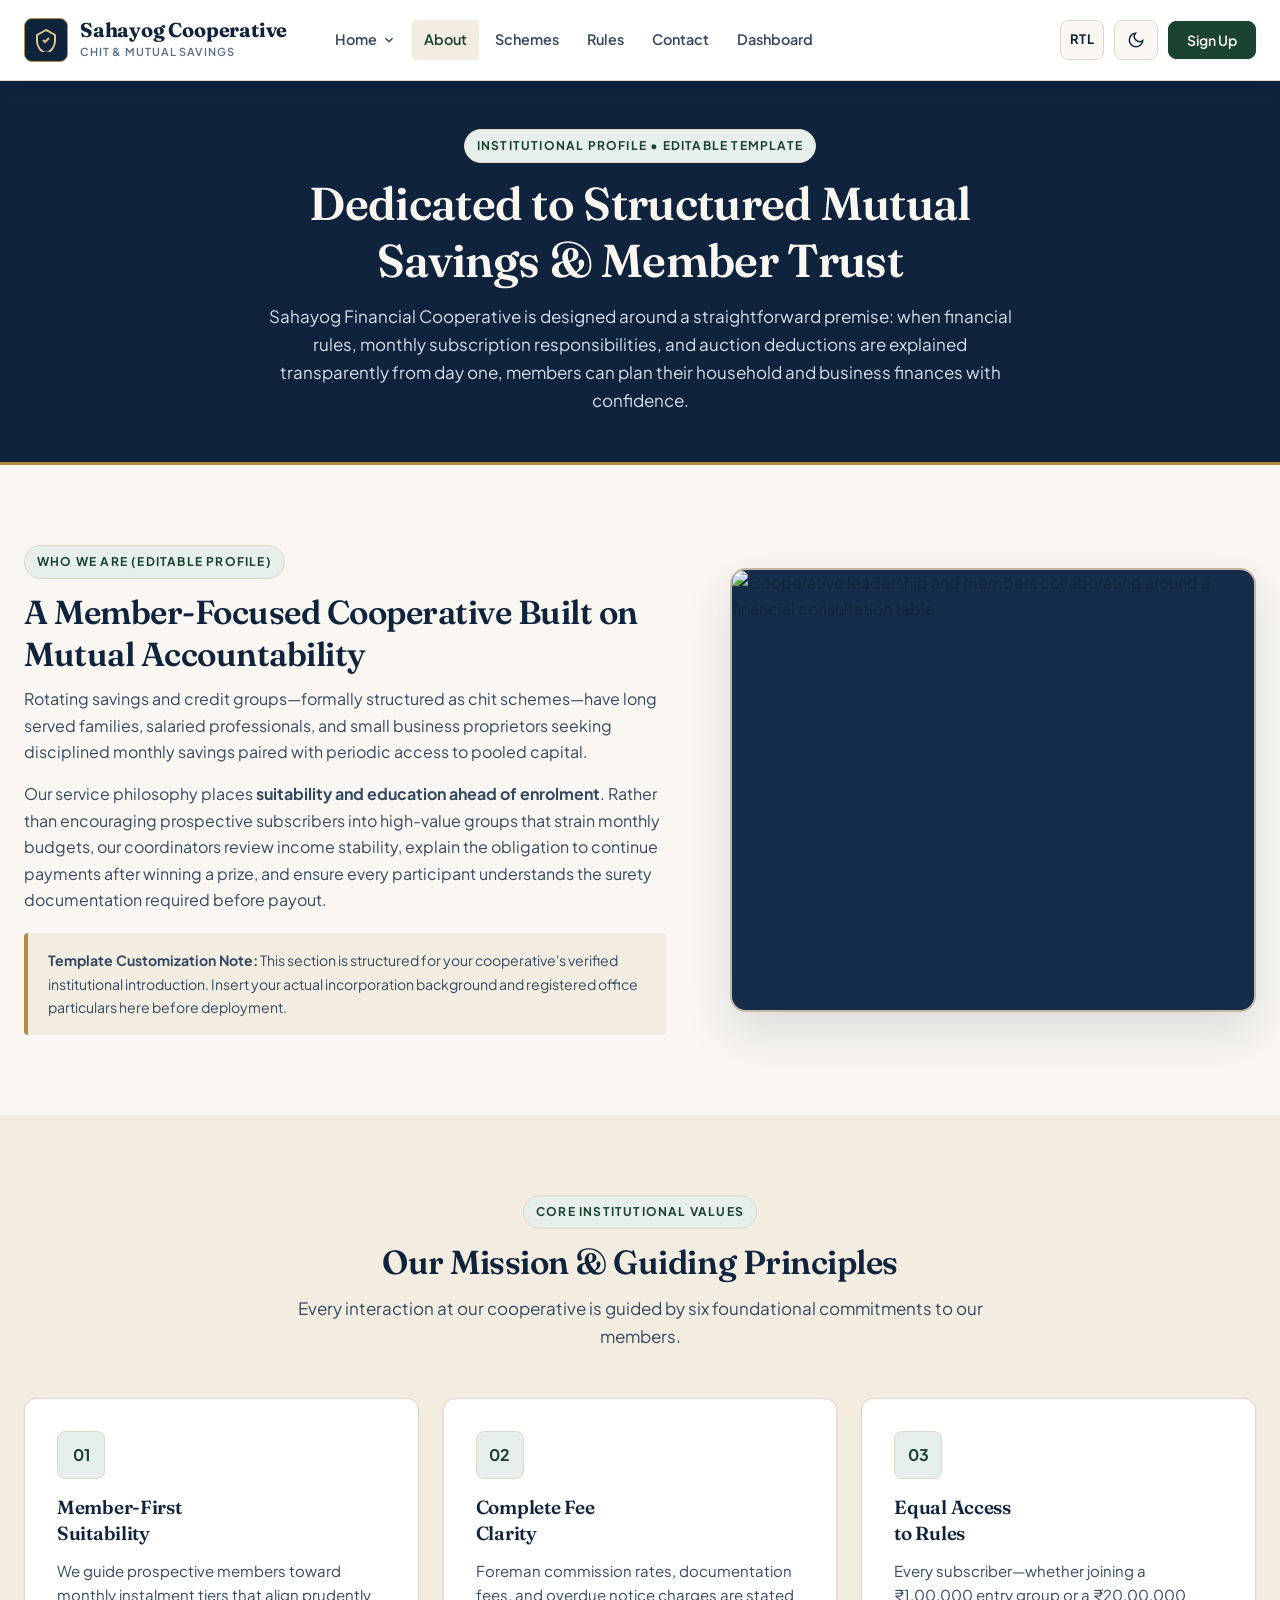
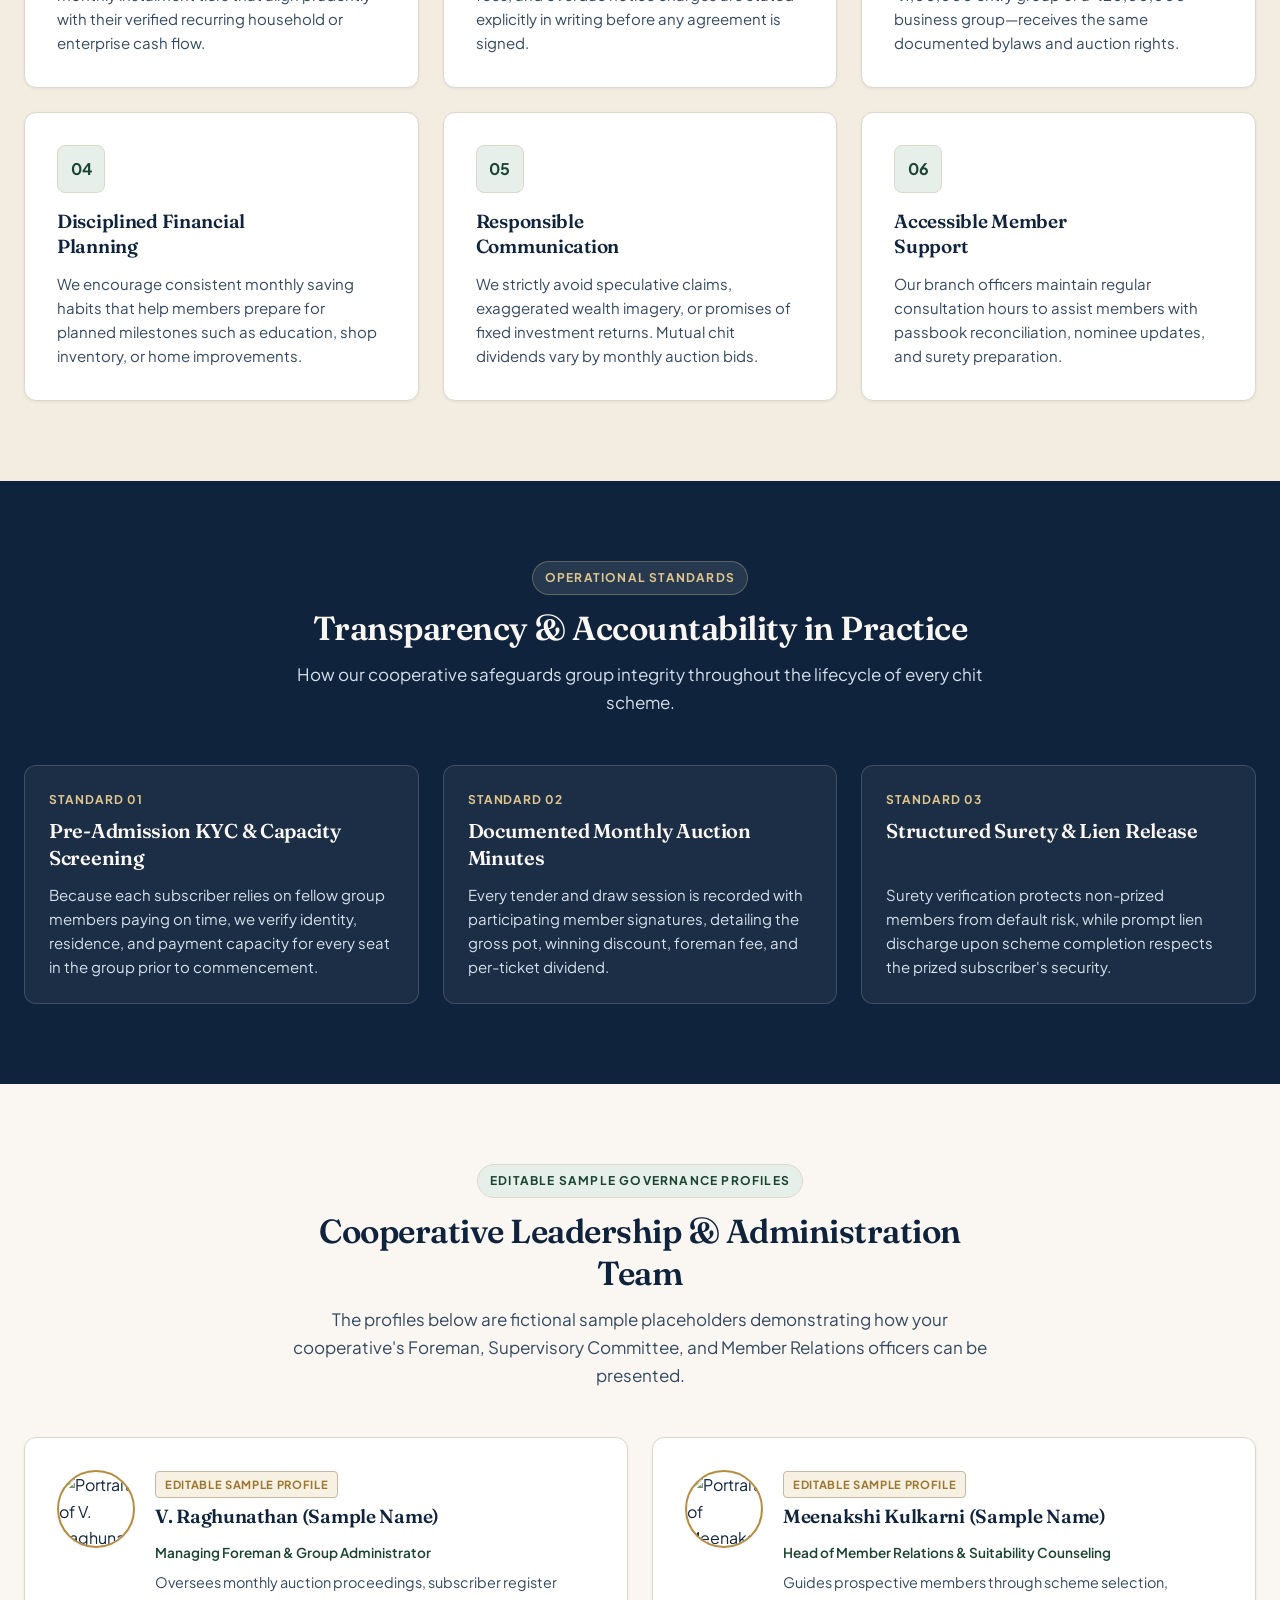
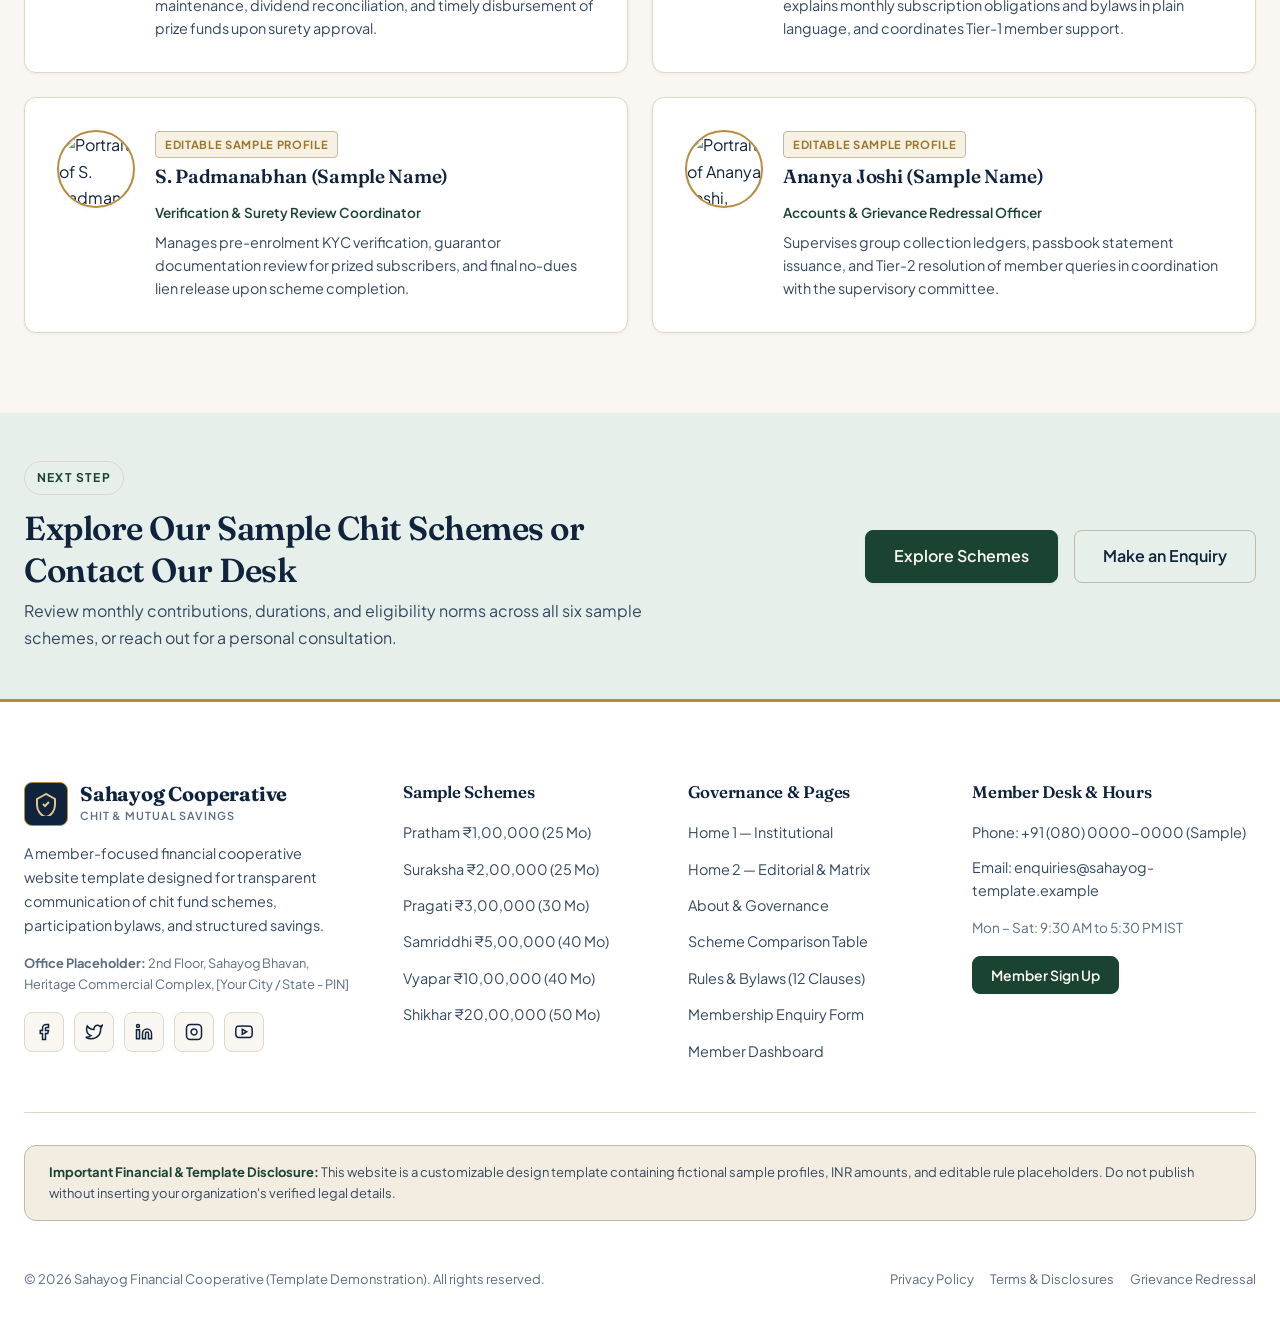
==== commit 3dc60905: "Your commit message" ====
--- a/about.html
+++ b/about.html
@@ -108,7 +108,7 @@
 
           <div>
             <div class="hero-img-card" style="border-color: var(--border-strong);">
-              <img src="assets/images/member-community.svg" alt="Diverse Indian cooperative members collaborating around a consultation table" width="800" height="500" />
+              <img src="https://images.unsplash.com/photo-1522071820081-009f0129c71c?auto=format&fit=crop&w=1200&q=85" alt="Cooperative leadership and members collaborating around a financial consultation table" width="1200" height="800" loading="eager" />
             </div>
           </div>
         </div>
@@ -212,11 +212,11 @@
 
         <div class="features-grid-2">
           <!-- Profile 1 -->
-          <article class="feature-card" style="display: flex; gap: 1.25rem; align-items: flex-start;">
-            <div class="author-avatar" style="width: 60px; height: 60px; font-size: 1.1rem;" aria-hidden="true">VR</div>
+          <article class="feature-card team-profile-card">
+            <img src="https://images.unsplash.com/photo-1560250097-0b93528c311a?auto=format&fit=crop&w=400&h=400&q=85" alt="Portrait of V. Raghunathan, Managing Foreman and Group Administrator (Sample)" class="team-profile-photo" width="78" height="78" loading="lazy" />
             <div>
               <span class="testimonial-sample-watermark" style="margin-bottom: 6px;">Editable Sample Profile</span>
-              <h3 style="margin-bottom: 2px;">V. Raghunathan (Sample Name)</h3>
+              <h3 style="margin-bottom: 2px; min-height: auto !important;">V. Raghunathan (Sample Name)</h3>
               <p style="font-size: 0.85rem; font-weight: 600; color: var(--brand-forest); margin-bottom: 8px;">Managing Foreman &amp; Group Administrator</p>
               <p style="font-size: 0.9rem;">
                 Oversees monthly auction proceedings, subscriber register maintenance, dividend reconciliation, and timely disbursement of prize funds upon surety approval.
@@ -225,11 +225,11 @@
           </article>
 
           <!-- Profile 2 -->
-          <article class="feature-card" style="display: flex; gap: 1.25rem; align-items: flex-start;">
-            <div class="author-avatar" style="width: 60px; height: 60px; font-size: 1.1rem;" aria-hidden="true">MK</div>
+          <article class="feature-card team-profile-card">
+            <img src="https://images.unsplash.com/photo-1573496359142-b8d87734a5a2?auto=format&fit=crop&w=400&h=400&q=85" alt="Portrait of Meenakshi Kulkarni, Head of Member Relations (Sample)" class="team-profile-photo" width="78" height="78" loading="lazy" />
             <div>
               <span class="testimonial-sample-watermark" style="margin-bottom: 6px;">Editable Sample Profile</span>
-              <h3 style="margin-bottom: 2px;">Meenakshi Kulkarni (Sample Name)</h3>
+              <h3 style="margin-bottom: 2px; min-height: auto !important;">Meenakshi Kulkarni (Sample Name)</h3>
               <p style="font-size: 0.85rem; font-weight: 600; color: var(--brand-forest); margin-bottom: 8px;">Head of Member Relations &amp; Suitability Counseling</p>
               <p style="font-size: 0.9rem;">
                 Guides prospective members through scheme selection, explains monthly subscription obligations and bylaws in plain language, and coordinates Tier-1 member support.
@@ -238,11 +238,11 @@
           </article>
 
           <!-- Profile 3 -->
-          <article class="feature-card" style="display: flex; gap: 1.25rem; align-items: flex-start;">
-            <div class="author-avatar" style="width: 60px; height: 60px; font-size: 1.1rem;" aria-hidden="true">SP</div>
+          <article class="feature-card team-profile-card">
+            <img src="https://images.unsplash.com/photo-1507003211169-0a1dd7228f2d?auto=format&fit=crop&w=400&h=400&q=85" alt="Portrait of S. Padmanabhan, Verification and Surety Review Coordinator (Sample)" class="team-profile-photo" width="78" height="78" loading="lazy" />
             <div>
               <span class="testimonial-sample-watermark" style="margin-bottom: 6px;">Editable Sample Profile</span>
-              <h3 style="margin-bottom: 2px;">S. Padmanabhan (Sample Name)</h3>
+              <h3 style="margin-bottom: 2px; min-height: auto !important;">S. Padmanabhan (Sample Name)</h3>
               <p style="font-size: 0.85rem; font-weight: 600; color: var(--brand-forest); margin-bottom: 8px;">Verification &amp; Surety Review Coordinator</p>
               <p style="font-size: 0.9rem;">
                 Manages pre-enrolment KYC verification, guarantor documentation review for prized subscribers, and final no-dues lien release upon scheme completion.
@@ -251,11 +251,11 @@
           </article>
 
           <!-- Profile 4 -->
-          <article class="feature-card" style="display: flex; gap: 1.25rem; align-items: flex-start;">
-            <div class="author-avatar" style="width: 60px; height: 60px; font-size: 1.1rem;" aria-hidden="true">AJ</div>
+          <article class="feature-card team-profile-card">
+            <img src="https://images.unsplash.com/photo-1573497019940-1c28c88b4f3e?auto=format&fit=crop&w=400&h=400&q=85" alt="Portrait of Ananya Joshi, Accounts and Grievance Redressal Officer (Sample)" class="team-profile-photo" width="78" height="78" loading="lazy" />
             <div>
               <span class="testimonial-sample-watermark" style="margin-bottom: 6px;">Editable Sample Profile</span>
-              <h3 style="margin-bottom: 2px;">Ananya Joshi (Sample Name)</h3>
+              <h3 style="margin-bottom: 2px; min-height: auto !important;">Ananya Joshi (Sample Name)</h3>
               <p style="font-size: 0.85rem; font-weight: 600; color: var(--brand-forest); margin-bottom: 8px;">Accounts &amp; Grievance Redressal Officer</p>
               <p style="font-size: 0.9rem;">
                 Supervises group collection ledgers, passbook statement issuance, and Tier-2 resolution of member queries in coordination with the supervisory committee.
--- a/assets/css/styles.css
+++ b/assets/css/styles.css
@@ -487,13 +487,20 @@
   font-family: var(--font-body);
   font-size: 0.9375rem;
   font-weight: 600;
-  line-height: 1.25;
+  line-height: 1.3;
   padding: 12px 22px;
   border-radius: var(--radius-sm);
   border: 1px solid transparent;
   transition: all var(--transition-fast);
+  white-space: normal;
+  word-wrap: break-word;
+  max-width: 100%;
+  text-align: center;
+}
+
+.site-header .btn,
+.filter-btn {
   white-space: nowrap;
-  text-align: center;
 }
 
 .btn-sm {
@@ -1393,9 +1400,50 @@
   font-variant-numeric: tabular-nums;
 }
 
+@media (max-width: 1024px) {
+  .hero-home2-top {
+    grid-template-columns: 1fr;
+    gap: var(--space-6);
+    justify-items: center;
+  }
+  .hero-home2-copy {
+    text-align: center;
+    display: flex;
+    flex-direction: column;
+    align-items: center;
+    width: 100%;
+    max-width: 780px;
+    margin-left: auto;
+    margin-right: auto;
+  }
+  .hero-home2-copy p {
+    margin-left: auto;
+    margin-right: auto;
+    text-align: center;
+  }
+  .hero-home2-actions {
+    justify-content: center !important;
+  }
+  .hero-home2-copy .editorial-photo-banner {
+    width: 100%;
+    max-width: 760px;
+    margin-left: auto;
+    margin-right: auto;
+    text-align: left;
+  }
+  [dir="rtl"] .hero-home2-copy .editorial-photo-banner {
+    text-align: right;
+  }
+  .hero-home2-top .estimator-card {
+    width: 100%;
+    max-width: 680px;
+    margin-left: auto;
+    margin-right: auto;
+  }
+}
+
 @media (max-width: 992px) {
-  .hero-grid,
-  .hero-home2-top {
+  .hero-grid {
     grid-template-columns: 1fr;
     gap: var(--space-6);
   }
@@ -1414,8 +1462,12 @@
    ========================================================================== */
 .schemes-grid {
   display: grid;
-  grid-template-columns: repeat(auto-fill, minmax(340px, 1fr));
+  grid-template-columns: repeat(auto-fill, minmax(min(100%, 340px), 1fr));
   gap: var(--space-6);
+}
+
+.schemes-grid-featured {
+  grid-template-columns: repeat(2, 1fr);
 }
 
 .scheme-card {
@@ -1429,6 +1481,9 @@
   box-shadow: var(--shadow-xs);
   transition: transform var(--transition-base), box-shadow var(--transition-base), border-color var(--transition-base);
   position: relative;
+  min-width: 0;
+  max-width: 100%;
+  overflow-wrap: break-word;
 }
 
 .scheme-card:hover {
@@ -1579,6 +1634,48 @@
   box-shadow: var(--shadow-xs);
   display: flex;
   flex-direction: column;
+  min-width: 0;
+  max-width: 100%;
+  overflow-wrap: break-word;
+}
+
+.feature-card-with-img {
+  padding: 0;
+  overflow: hidden;
+  transition: transform var(--transition-base), box-shadow var(--transition-base), border-color var(--transition-base);
+}
+
+.feature-card-with-img:hover {
+  transform: translateY(-3px);
+  box-shadow: var(--shadow-md);
+  border-color: var(--brand-gold);
+}
+
+.feature-card-media {
+  width: 100%;
+  height: 190px;
+  overflow: hidden;
+  border-bottom: 1px solid var(--border-subtle);
+  background-color: var(--bg-secondary);
+}
+
+.feature-card-media img {
+  width: 100%;
+  height: 100%;
+  object-fit: cover;
+  display: block;
+  transition: transform 420ms cubic-bezier(0.2, 0, 0, 1);
+}
+
+.feature-card-with-img:hover .feature-card-media img {
+  transform: scale(1.04);
+}
+
+.feature-card-body {
+  padding: var(--space-5);
+  display: flex;
+  flex-direction: column;
+  flex: 1;
 }
 
 .feature-card h3 {
@@ -1625,6 +1722,26 @@
   display: grid;
   grid-template-columns: repeat(5, 1fr);
   gap: var(--space-4);
+  align-items: stretch;
+}
+
+.steps-grid-media {
+  display: flex;
+  flex-wrap: wrap;
+  justify-content: center;
+  gap: var(--space-5);
+}
+
+.steps-grid-media .step-card {
+  flex: 0 1 calc(33.333% - 16px);
+  min-width: 280px;
+}
+
+@media (max-width: 1024px) {
+  .steps-grid-media .step-card {
+    flex: none;
+    min-width: 0;
+  }
 }
 
 .step-card {
@@ -1635,12 +1752,56 @@
   position: relative;
   display: flex;
   flex-direction: column;
+  align-items: flex-start;
+  text-align: left;
+  min-width: 0;
+  max-width: 100%;
+  overflow-wrap: break-word;
+}
+
+[dir="rtl"] .step-card {
+  text-align: right;
+}
+
+.step-card-with-img {
+  padding: 0;
+  overflow: hidden;
+  transition: transform var(--transition-base), box-shadow var(--transition-base);
+}
+
+.step-card-with-img:hover {
+  transform: translateY(-3px);
+  box-shadow: var(--shadow-md);
+}
+
+.step-card-media {
+  width: 100%;
+  height: 170px;
+  overflow: hidden;
+  border-bottom: 1px solid var(--border-subtle);
+  background-color: var(--bg-secondary);
+}
+
+.step-card-media img {
+  width: 100%;
+  height: 100%;
+  object-fit: cover;
+  display: block;
+}
+
+.step-card-body {
+  padding: var(--space-5);
+  display: flex;
+  flex-direction: column;
+  align-items: flex-start;
+  width: 100%;
+  flex: 1;
 }
 
 .step-card h3 {
-  font-size: 1.125rem;
+  font-size: 1.05rem;
   line-height: 1.35;
-  min-height: 2.7em;
+  min-height: 2.8em;
   margin-top: 0;
   margin-bottom: var(--space-2) !important;
   display: block;
@@ -1650,7 +1811,7 @@
 
 .step-card p {
   font-size: 0.875rem;
-  line-height: 1.6;
+  line-height: 1.62;
   color: var(--text-secondary);
   margin-top: 0;
   display: block;
@@ -1662,16 +1823,20 @@
   display: inline-flex;
   align-items: center;
   justify-content: center;
-  width: 36px;
+  min-width: 38px;
   height: 36px;
+  padding: 0 12px;
   border-radius: var(--radius-pill);
   background-color: #0F233C;
   color: #DFC58E;
   font-family: var(--font-heading);
   font-weight: 700;
-  font-size: 0.95rem;
+  font-size: 0.875rem;
+  line-height: 1;
+  white-space: nowrap;
   margin-bottom: var(--space-3);
   border: 1px solid var(--brand-gold);
+  flex-shrink: 0;
 }
 
 /* Transparency Cards */
@@ -1753,6 +1918,28 @@
   color: var(--brand-gold);
 }
 
+.testimonial-rating {
+  display: inline-flex;
+  align-items: center;
+  gap: 6px;
+  margin-top: 10px;
+  margin-bottom: 4px;
+}
+
+.testimonial-stars {
+  display: inline-flex;
+  align-items: center;
+  gap: 3px;
+  color: #C89B3C;
+}
+
+.testimonial-rating-score {
+  font-size: 0.8125rem;
+  font-weight: 700;
+  color: var(--text-primary);
+  font-variant-numeric: tabular-nums;
+}
+
 .testimonial-quote {
   font-size: 0.975rem;
   font-style: italic;
@@ -1780,6 +1967,32 @@
   font-weight: 700;
   font-size: 0.9rem;
   flex-shrink: 0;
+  overflow: hidden;
+}
+
+.team-profile-card {
+  display: flex;
+  flex-direction: row;
+  gap: 1.25rem;
+  align-items: flex-start;
+}
+
+.team-profile-photo {
+  width: 78px;
+  height: 78px;
+  border-radius: var(--radius-pill);
+  object-fit: cover;
+  object-position: top center;
+  border: 2px solid var(--brand-gold);
+  box-shadow: var(--shadow-xs);
+  flex-shrink: 0;
+}
+
+@media (max-width: 540px) {
+  .team-profile-card {
+    flex-direction: column;
+    align-items: flex-start;
+  }
 }
 
 .author-info strong {
@@ -1806,10 +2019,25 @@
   .schemes-grid,
   .transparency-grid,
   .steps-grid,
+  .steps-grid-media,
   .dashboard-grid-cards {
     display: grid !important;
-    grid-template-columns: repeat(2, 1fr) !important;
+    grid-template-columns: repeat(2, minmax(0, 1fr)) !important;
     gap: var(--space-5) !important;
+  }
+
+  .scheme-card {
+    padding: var(--space-5);
+  }
+
+  .scheme-card-actions {
+    grid-template-columns: 1fr;
+    gap: var(--space-2);
+  }
+
+  .scheme-card-actions .btn {
+    width: 100%;
+    padding: 10px 12px;
   }
 
   /* Last odd-numbered card centered in its row */
@@ -1818,10 +2046,11 @@
   .schemes-grid > :nth-child(odd):last-child,
   .transparency-grid > :nth-child(odd):last-child,
   .steps-grid > :nth-child(odd):last-child,
+  .steps-grid-media > :nth-child(odd):last-child,
   .dashboard-grid-cards > :nth-child(odd):last-child {
     grid-column: 1 / -1 !important;
     width: 100% !important;
-    max-width: 560px !important;
+    max-width: 540px !important;
     justify-self: center !important;
     margin-left: auto !important;
     margin-right: auto !important;
@@ -1843,11 +2072,144 @@
   .features-grid-3,
   .features-grid-2,
   .schemes-grid,
+  .schemes-grid-featured,
   .transparency-grid,
   .steps-grid,
+  .steps-grid-media,
   .dashboard-grid-cards {
-    grid-template-columns: 1fr !important;
-  }
+    grid-template-columns: minmax(0, 1fr) !important;
+    gap: var(--space-4) !important;
+  }
+
+  .scheme-card {
+    padding: var(--space-4);
+  }
+
+  .scheme-name {
+    font-size: 1.18rem;
+  }
+
+  .scheme-value-box {
+    padding: var(--space-3);
+  }
+
+  .scheme-value-amount {
+    font-size: 1.4rem;
+  }
+
+  .scheme-specs-list {
+    grid-template-columns: 1fr 1fr;
+    gap: var(--space-2);
+  }
+
+  .scheme-spec-item {
+    min-width: 0;
+  }
+
+  .spec-val {
+    font-size: 0.875rem;
+    word-break: break-word;
+  }
+
+  .scheme-card-actions {
+    grid-template-columns: 1fr;
+    gap: var(--space-2);
+  }
+
+  .scheme-card-actions .btn {
+    width: 100%;
+  }
+
+  .form-card {
+    padding: var(--space-4) !important;
+  }
+
+  .feature-card {
+    padding: var(--space-4);
+  }
+
+  .feature-card-with-img {
+    padding: 0;
+  }
+
+  .feature-card-body {
+    padding: var(--space-4);
+  }
+
+  .filter-toolbar {
+    padding: var(--space-4);
+  }
+
+  .filter-controls-right {
+    width: 100%;
+    flex-direction: column;
+    align-items: stretch;
+  }
+
+  .filter-controls-right > div {
+    display: flex;
+    flex-direction: column;
+    gap: 4px;
+    width: 100%;
+  }
+
+  .form-select-compact {
+    width: 100%;
+  }
+
+  .scheme-inspector-actions {
+    width: 100%;
+    flex-direction: column;
+  }
+
+  .scheme-inspector-actions .btn {
+    width: 100%;
+  }
+
+  .hero-trust-strip {
+    grid-template-columns: 1fr;
+    gap: var(--space-3);
+  }
+
+  .tier-pills {
+    grid-template-columns: 1fr;
+  }
+}
+
+/* Global Grid & Contact Overflow Safety */
+.contact-layout-grid > *,
+.hero-grid > *,
+.hero-home2-top > *,
+.rules-layout > *,
+.form-card {
+  min-width: 0;
+  max-width: 100%;
+}
+
+.contact-layout-grid a,
+.contact-layout-grid p,
+.contact-layout-grid span,
+.contact-layout-grid strong {
+  overflow-wrap: anywhere;
+  word-break: break-word;
+}
+
+.contact-hours-row {
+  display: flex;
+  justify-content: space-between;
+  flex-wrap: wrap;
+  gap: 4px 12px;
+  font-size: 0.88rem;
+  margin-bottom: 6px;
+}
+
+.contact-map-header {
+  display: flex;
+  justify-content: space-between;
+  align-items: center;
+  flex-wrap: wrap;
+  gap: 8px;
+  margin-bottom: 0.75rem;
 }
 
 /* ==========================================================================
@@ -2522,11 +2884,19 @@
 .footer-links a {
   font-size: 0.9rem;
   color: var(--footer-text);
-  transition: color var(--transition-fast);
+  display: inline-block;
+  transition: color var(--transition-fast), transform var(--transition-fast);
 }
 
 .footer-links a:hover {
-  color: var(--brand-forest);
+  color: var(--brand-gold-hover, #9A7329);
+  text-decoration: underline;
+  text-underline-offset: 4px;
+  transform: translateX(4px);
+}
+
+[dir="rtl"] .footer-links a:hover {
+  transform: translateX(-4px);
 }
 
 [data-theme="dark"] .footer-links a:hover {
@@ -2619,8 +2989,167 @@
   flex-wrap: wrap;
 }
 
+.footer-legal-links a {
+  transition: color var(--transition-fast);
+}
+
 .footer-legal-links a:hover {
+  color: var(--brand-gold-hover, #9A7329);
+  text-decoration: underline;
+  text-underline-offset: 3px;
+}
+
+[data-theme="dark"] .footer-legal-links a:hover {
+  color: var(--brand-gold);
+}
+
+/* ==========================================================================
+   DASHBOARD TOP-RIGHT CONTROLS (RTL, THEME, PROFILE) & BACK TO TOP BUTTON
+   ========================================================================== */
+.dashboard-topbar-right {
+  display: flex;
+  align-items: center;
+  gap: 10px;
+  flex-shrink: 0;
+}
+
+.dashboard-profile-pill {
+  display: inline-flex;
+  align-items: center;
+  gap: 10px;
+  padding: 5px 12px 5px 6px;
+  border-radius: var(--radius-pill);
+  background-color: var(--bg-primary);
+  border: 1px solid var(--border-subtle);
+  transition: border-color var(--transition-fast), background-color var(--transition-fast);
+}
+
+[dir="rtl"] .dashboard-profile-pill {
+  padding: 5px 6px 5px 12px;
+}
+
+.dashboard-profile-pill:hover {
+  border-color: var(--brand-gold);
+}
+
+.dashboard-profile-avatar {
+  width: 34px;
+  height: 34px;
+  border-radius: var(--radius-pill);
+  object-fit: cover;
+  object-position: top center;
+  border: 1.5px solid var(--brand-gold);
+  flex-shrink: 0;
+}
+
+.dashboard-profile-meta {
+  display: flex;
+  flex-direction: column;
+  line-height: 1.2;
+}
+
+.dashboard-profile-meta strong {
+  font-size: 0.84rem;
   color: var(--text-primary);
+  font-weight: 700;
+}
+
+.dashboard-profile-meta span {
+  font-size: 0.7rem;
+  color: var(--brand-forest);
+  font-family: monospace;
+  font-weight: 600;
+}
+
+[data-theme="dark"] .dashboard-profile-meta span {
+  color: var(--brand-gold);
+}
+
+.dashboard-welcome-title {
+  font-size: 1.2rem;
+  margin-bottom: 2px;
+  line-height: 1.25;
+}
+
+@media (max-width: 768px) {
+  .dashboard-topbar {
+    flex-wrap: wrap;
+    gap: 10px;
+  }
+  .dashboard-profile-meta {
+    display: none;
+  }
+  .dashboard-profile-pill {
+    padding: 3px;
+  }
+  .dashboard-welcome-title {
+    font-size: 1.05rem;
+  }
+}
+
+/* Floating Back-to-Top Button (All Pages) */
+.back-to-top-btn {
+  position: fixed;
+  right: 24px;
+  bottom: 24px;
+  z-index: 950;
+  width: 46px;
+  height: 46px;
+  border-radius: var(--radius-pill);
+  background-color: #0F233C;
+  color: #DFC58E;
+  border: 2px solid #B68D40;
+  box-shadow: var(--shadow-md);
+  display: inline-flex;
+  align-items: center;
+  justify-content: center;
+  cursor: pointer;
+  opacity: 0;
+  visibility: hidden;
+  transform: translateY(14px);
+  transition: opacity var(--transition-base), transform var(--transition-base), visibility var(--transition-base), background-color var(--transition-fast), color var(--transition-fast);
+}
+
+[dir="rtl"] .back-to-top-btn {
+  right: auto;
+  left: 24px;
+}
+
+.back-to-top-btn.visible {
+  opacity: 1;
+  visibility: visible;
+  transform: translateY(0);
+}
+
+.back-to-top-btn:hover {
+  background-color: #1B4332;
+  color: #FAF7F2;
+  border-color: #DFC58E;
+  transform: translateY(-3px);
+}
+
+[data-theme="dark"] .back-to-top-btn {
+  background-color: #B68D40;
+  color: #091728;
+  border-color: #DFC58E;
+}
+
+[data-theme="dark"] .back-to-top-btn:hover {
+  background-color: #DFC58E;
+  color: #091728;
+}
+
+@media (max-width: 640px) {
+  .back-to-top-btn {
+    right: 16px;
+    bottom: 18px;
+    width: 42px;
+    height: 42px;
+  }
+  [dir="rtl"] .back-to-top-btn {
+    right: auto;
+    left: 16px;
+  }
 }
 
 /* ==========================================================================
@@ -2753,6 +3282,45 @@
   border-radius: var(--radius-lg);
   padding: var(--space-6);
   box-shadow: var(--shadow-sm);
+}
+
+.form-card.bg-navy-institutional {
+  background-color: #0F233C;
+  border: 1px solid rgba(223, 197, 142, 0.35);
+  color: #FAF7F2;
+  box-shadow: var(--shadow-md);
+}
+
+[data-theme="dark"] .form-card.bg-navy-institutional {
+  background-color: #162E4B;
+  border: 1px solid rgba(212, 173, 96, 0.45);
+  color: #FAF7F2;
+}
+
+.form-card.bg-navy-institutional h2,
+.form-card.bg-navy-institutional h3 {
+  color: #FAF7F2 !important;
+}
+
+.form-card.bg-navy-institutional p {
+  color: #D5E0EC !important;
+}
+
+.form-card.bg-navy-institutional .eyebrow {
+  background-color: rgba(255, 255, 255, 0.12);
+  color: #DFC58E;
+  border-color: rgba(223, 197, 142, 0.35);
+}
+
+.form-card.bg-navy-institutional .btn-outline-light {
+  background-color: rgba(255, 255, 255, 0.08);
+  color: #FAF7F2;
+  border-color: rgba(250, 247, 242, 0.45);
+}
+
+.form-card.bg-navy-institutional .btn-outline-light:hover {
+  background-color: rgba(255, 255, 255, 0.18);
+  border-color: #FAF7F2;
 }
 
 .form-group {
